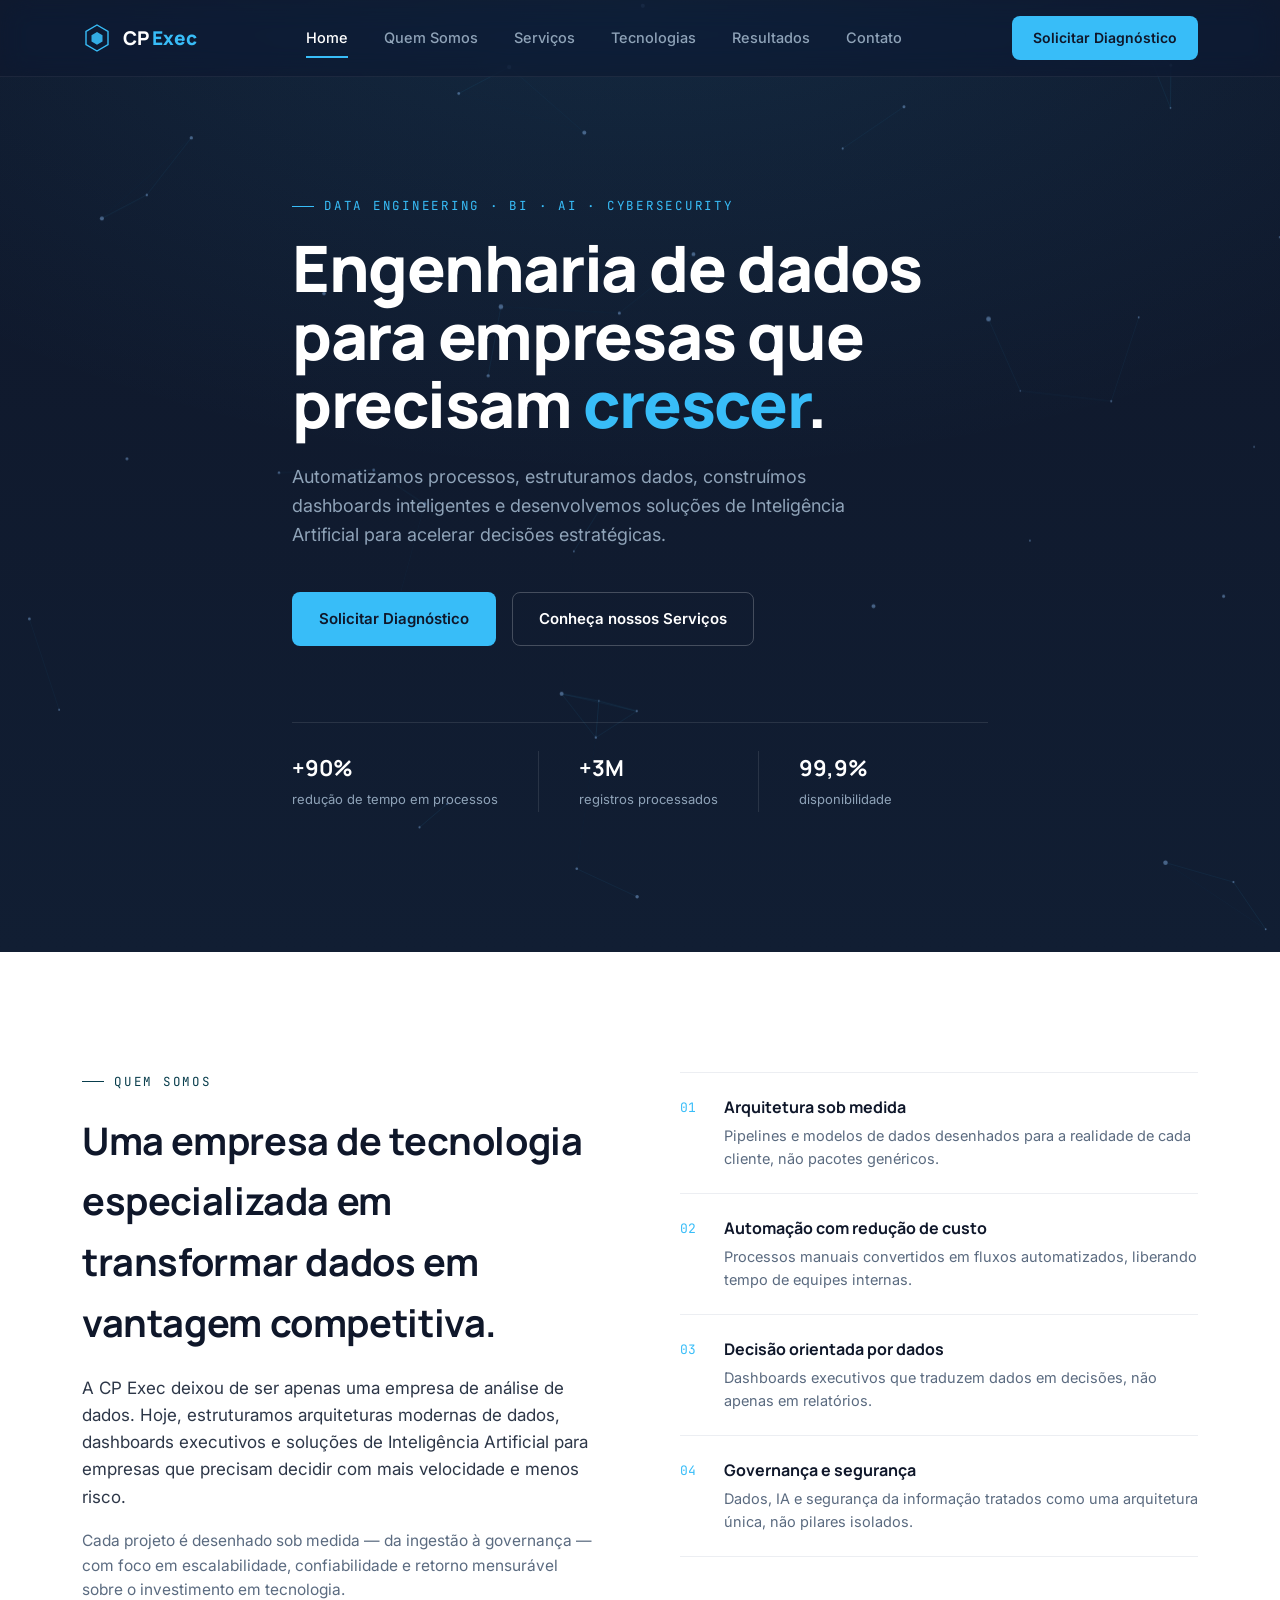
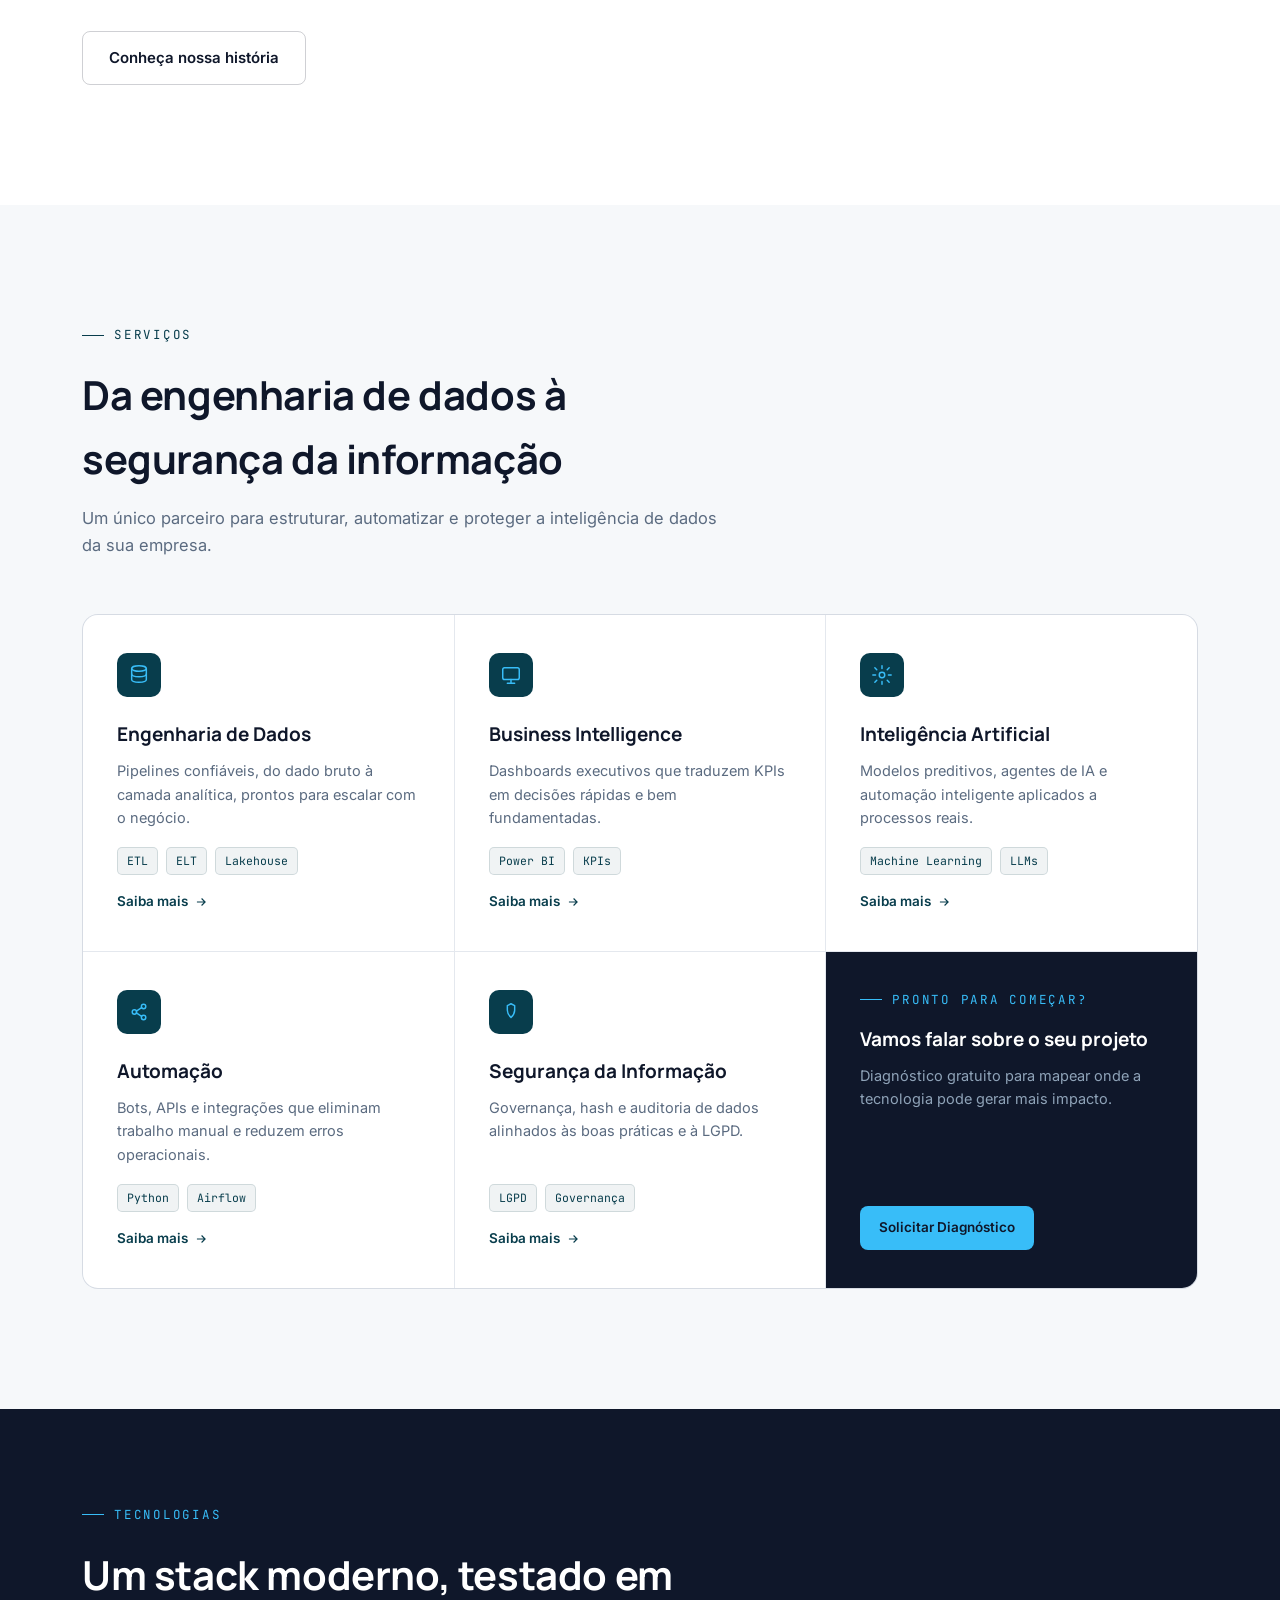
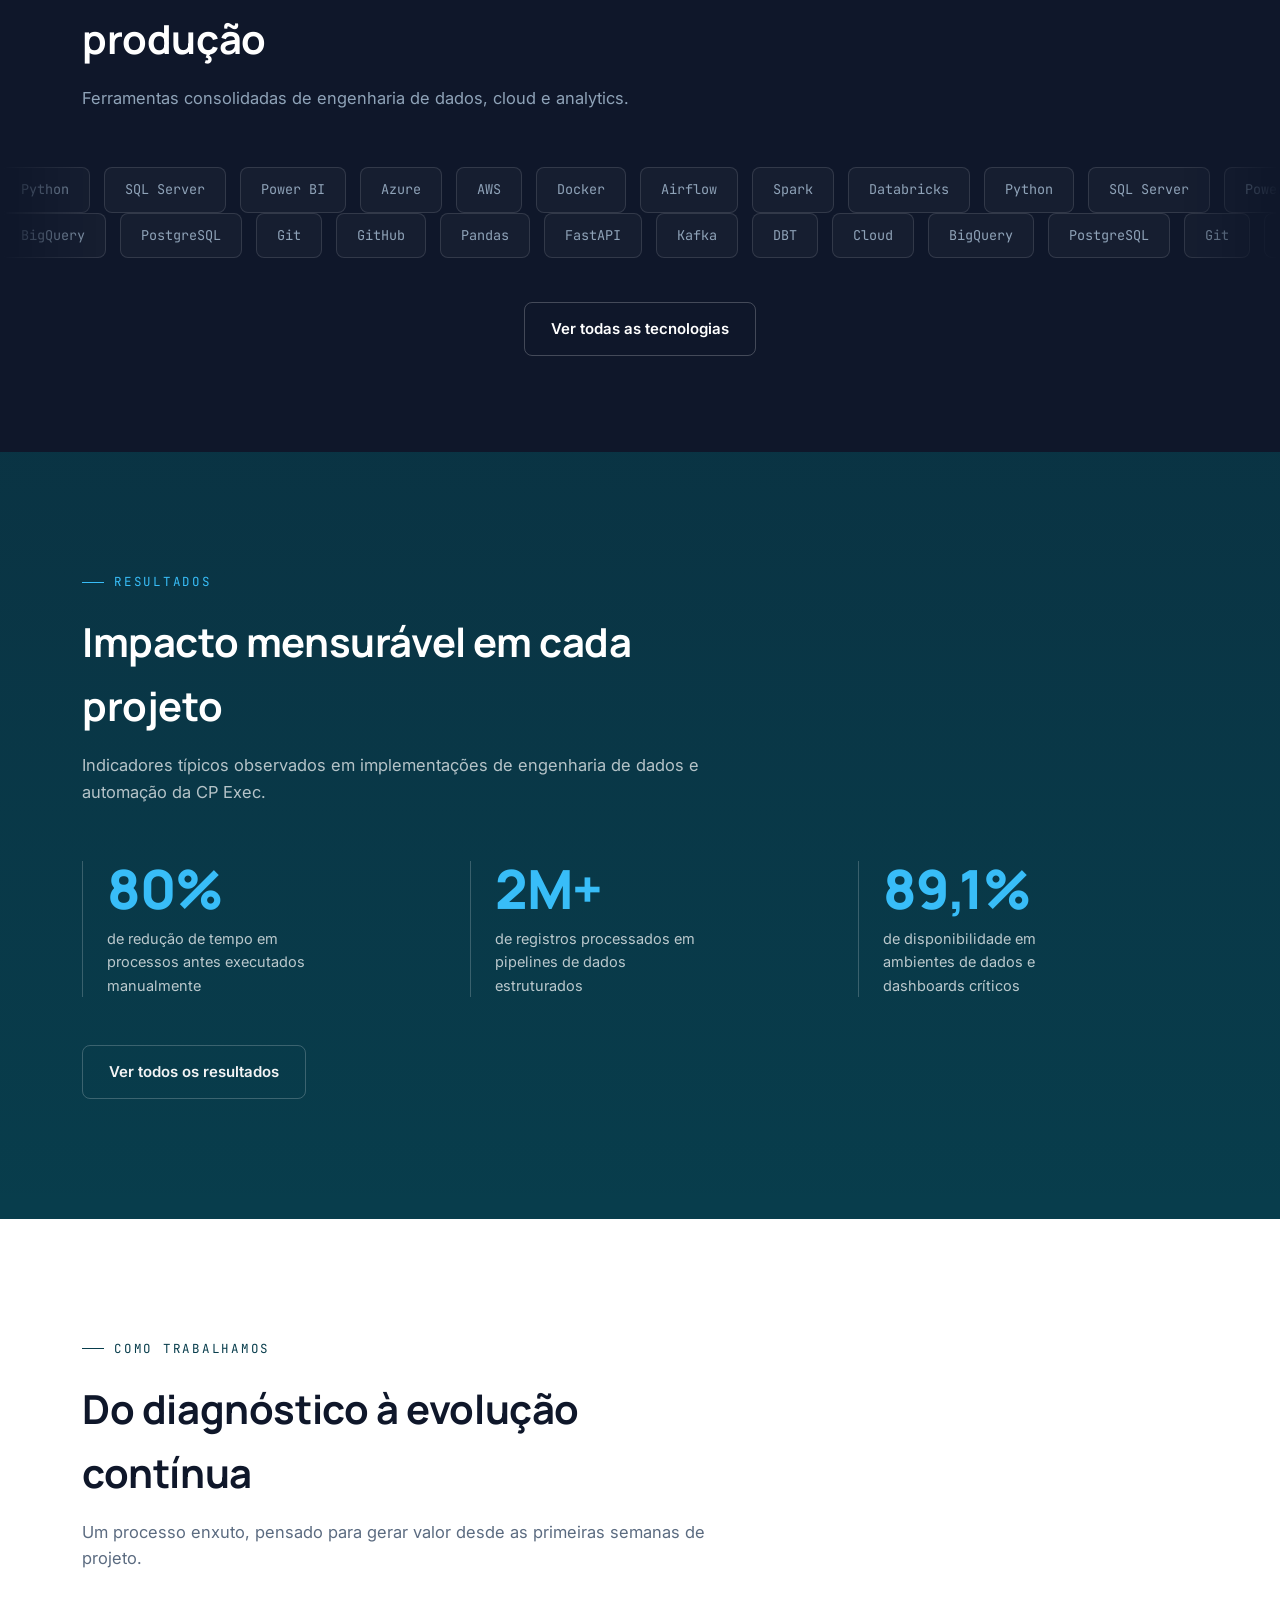
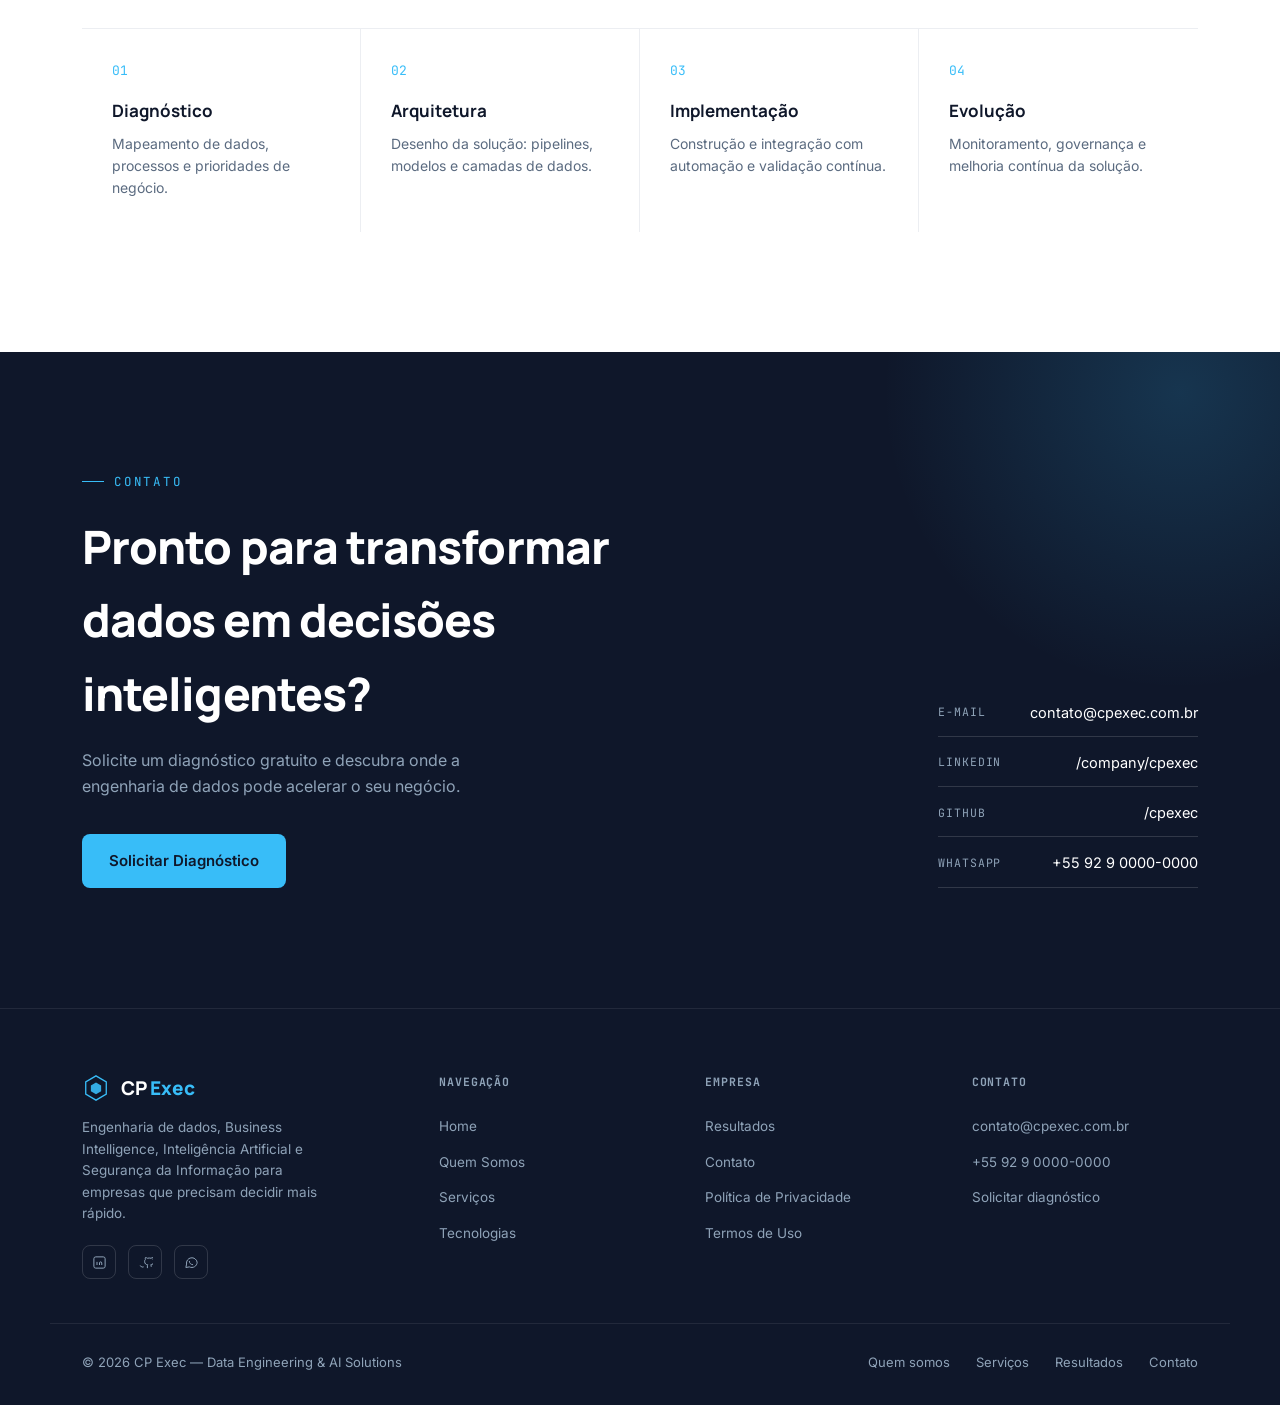
==== index.html @ 6883a51b "new file:   assets/icons/favicon.svg 	new file:   contato.html 	new file:   css/animations.css 	new " ====
<!DOCTYPE html>
<html lang="pt-BR">
<head>
<meta charset="UTF-8">
<meta name="viewport" content="width=device-width, initial-scale=1.0">
<title>CP Exec — Engenharia de Dados, BI e Inteligência Artificial</title>
<meta name="description" content="A CP Exec estrutura arquiteturas de dados, dashboards executivos e soluções de Inteligência Artificial para empresas que precisam decidir com mais velocidade e menos risco.">
<meta name="keywords" content="engenharia de dados, business intelligence, inteligência artificial, automação, segurança da informação, LGPD, Power BI, Python, Airflow">
<meta name="author" content="CP Exec">
<link rel="canonical" href="https://www.cpexec.com.br/index.html">

<!-- Open Graph -->
<meta property="og:type" content="website">
<meta property="og:site_name" content="CP Exec">
<meta property="og:title" content="CP Exec — Engenharia de Dados, BI e Inteligência Artificial">
<meta property="og:description" content="A CP Exec estrutura arquiteturas de dados, dashboards executivos e soluções de Inteligência Artificial para empresas que precisam decidir com mais velocidade e menos risco.">
<meta property="og:url" content="https://www.cpexec.com.br/index.html">
<meta property="og:image" content="https://www.cpexec.com.br/assets/images/og-cover.jpg">
<meta property="og:locale" content="pt_BR">
<meta name="twitter:card" content="summary_large_image">
<meta name="twitter:title" content="CP Exec — Engenharia de Dados, BI e Inteligência Artificial">
<meta name="twitter:description" content="A CP Exec estrutura arquiteturas de dados, dashboards executivos e soluções de Inteligência Artificial para empresas que precisam decidir com mais velocidade e menos risco.">

<link rel="icon" type="image/svg+xml" href="assets/icons/favicon.svg">
<link rel="preconnect" href="https://fonts.googleapis.com">
<link rel="preconnect" href="https://fonts.gstatic.com" crossorigin>
<link href="https://fonts.googleapis.com/css2?family=Manrope:wght@400;500;600;700;800&family=Inter:wght@400;500;600&family=JetBrains+Mono:wght@400;500&display=swap" rel="stylesheet">

<link rel="stylesheet" href="css/style.css">
<link rel="stylesheet" href="css/animations.css">
<link rel="stylesheet" href="css/responsive.css">
</head>
<body>
<a class="skip-link" href="#main">Pular para o conteúdo</a>
<header id="siteHeader">
  <nav class="wrap">
    <a href="index.html" class="logo" aria-label="CP Exec — página inicial">
      <svg width="30" height="30" viewBox="0 0 30 30" fill="none" aria-hidden="true">
        <path d="M15 2 L26 8.5 V21.5 L15 28 L4 21.5 V8.5 Z" stroke="#38BDF8" stroke-width="1.4"/>
        <path d="M15 9 L20.5 12.2 V18.6 L15 21.8 L9.5 18.6 V12.2 Z" fill="#38BDF8" opacity="0.9"/>
      </svg>
      <span class="logo-word">CP <span>Exec</span></span>
    </a>
    <div class="nav-links">
      <a href="index.html" class="nav-link active">Home</a><a href="quem-somos.html" class="nav-link">Quem Somos</a><a href="servicos.html" class="nav-link">Serviços</a><a href="tecnologias.html" class="nav-link">Tecnologias</a><a href="resultados.html" class="nav-link">Resultados</a><a href="contato.html" class="nav-link">Contato</a>
    </div>
    <div class="nav-cta">
      <a class="btn btn-primary" href="contato.html">Solicitar Diagnóstico</a>
    </div>
    <button class="nav-toggle" id="navToggle" aria-label="Abrir menu" aria-expanded="false" aria-controls="mobileMenu">
      <span></span><span></span><span></span>
    </button>
  </nav>
  <div class="mobile-menu" id="mobileMenu">
    <a href="index.html" class="active">Home</a><a href="quem-somos.html" class="">Quem Somos</a><a href="servicos.html" class="">Serviços</a><a href="tecnologias.html" class="">Tecnologias</a><a href="resultados.html" class="">Resultados</a><a href="contato.html" class="">Contato</a>
    <a class="btn btn-primary" href="contato.html">Solicitar Diagnóstico</a>
  </div>
</header>

<main id="main">

<section class="hero">
  <canvas id="net" aria-hidden="true"></canvas>
  <div class="wrap hero-inner">
    <div class="eyebrow">DATA ENGINEERING · BI · AI · CYBERSECURITY</div>
    <h1>Engenharia de dados para empresas que precisam <em>crescer</em>.</h1>
    <p class="lead">Automatizamos processos, estruturamos dados, construímos dashboards inteligentes e desenvolvemos soluções de Inteligência Artificial para acelerar decisões estratégicas.</p>
    <div class="hero-actions">
      <a class="btn btn-primary" href="contato.html">Solicitar Diagnóstico</a>
      <a class="btn btn-ghost" href="servicos.html">Conheça nossos Serviços</a>
    </div>
    <div class="hero-strip">
      <div><b>+90%</b><span>redução de tempo em processos</span></div>
      <div><b>+3M</b><span>registros processados</span></div>
      <div><b>99,9%</b><span>disponibilidade</span></div>
    </div>
  </div>
</section>

<section class="about section-pad" id="sobre">
  <div class="wrap">
    <div class="reveal">
      <div class="eyebrow on-light">QUEM SOMOS</div>
      <h2>Uma empresa de tecnologia especializada em transformar dados em vantagem competitiva.</h2>
      <p class="lede">A CP Exec deixou de ser apenas uma empresa de análise de dados. Hoje, estruturamos arquiteturas modernas de dados, dashboards executivos e soluções de Inteligência Artificial para empresas que precisam decidir com mais velocidade e menos risco.</p>
      <p class="muted">Cada projeto é desenhado sob medida — da ingestão à governança — com foco em escalabilidade, confiabilidade e retorno mensurável sobre o investimento em tecnologia.</p>
      <div style="margin-top:28px;">
        <a class="btn btn-ghost dark" href="quem-somos.html">Conheça nossa história</a>
      </div>
    </div>
    <div class="diff-list reveal">
      <div class="diff-item">
        <span class="diff-num">01</span>
        <div><h4>Arquitetura sob medida</h4><p>Pipelines e modelos de dados desenhados para a realidade de cada cliente, não pacotes genéricos.</p></div>
      </div>
      <div class="diff-item">
        <span class="diff-num">02</span>
        <div><h4>Automação com redução de custo</h4><p>Processos manuais convertidos em fluxos automatizados, liberando tempo de equipes internas.</p></div>
      </div>
      <div class="diff-item">
        <span class="diff-num">03</span>
        <div><h4>Decisão orientada por dados</h4><p>Dashboards executivos que traduzem dados em decisões, não apenas em relatórios.</p></div>
      </div>
      <div class="diff-item">
        <span class="diff-num">04</span>
        <div><h4>Governança e segurança</h4><p>Dados, IA e segurança da informação tratados como uma arquitetura única, não pilares isolados.</p></div>
      </div>
    </div>
  </div>
</section>

<section class="services section-pad" id="servicos">
  <div class="wrap">
    <div class="section-head reveal">
      <div class="eyebrow on-light">SERVIÇOS</div>
      <h2>Da engenharia de dados à segurança da informação</h2>
      <p>Um único parceiro para estruturar, automatizar e proteger a inteligência de dados da sua empresa.</p>
    </div>
    <div class="svc-grid reveal">
      <div class="svc-card">
        <div class="svc-icon"><svg viewBox="0 0 24 24" fill="none" stroke-width="1.6" stroke-linecap="round" stroke-linejoin="round"><ellipse cx="12" cy="5" rx="8" ry="3"/><path d="M4 5v6c0 1.7 3.6 3 8 3s8-1.3 8-3V5"/><path d="M4 11v6c0 1.7 3.6 3 8 3s8-1.3 8-3v-6"/></svg></div>
        <h3>Engenharia de Dados</h3>
        <p>Pipelines confiáveis, do dado bruto à camada analítica, prontos para escalar com o negócio.</p>
        <div class="tag-row"><span class="tag">ETL</span><span class="tag">ELT</span><span class="tag">Lakehouse</span></div>
        <a class="svc-more" href="servicos.html#engenharia-de-dados">Saiba mais <svg viewBox="0 0 24 24" fill="none" stroke-width="2"><path d="M5 12h14M13 6l6 6-6 6"/></svg></a>
      </div>
      <div class="svc-card">
        <div class="svc-icon"><svg viewBox="0 0 24 24" fill="none" stroke-width="1.6" stroke-linecap="round" stroke-linejoin="round"><rect x="3" y="4" width="18" height="13" rx="2"/><path d="M8 21h8M12 17v4"/></svg></div>
        <h3>Business Intelligence</h3>
        <p>Dashboards executivos que traduzem KPIs em decisões rápidas e bem fundamentadas.</p>
        <div class="tag-row"><span class="tag">Power BI</span><span class="tag">KPIs</span></div>
        <a class="svc-more" href="servicos.html#business-intelligence">Saiba mais <svg viewBox="0 0 24 24" fill="none" stroke-width="2"><path d="M5 12h14M13 6l6 6-6 6"/></svg></a>
      </div>
      <div class="svc-card">
        <div class="svc-icon"><svg viewBox="0 0 24 24" fill="none" stroke-width="1.6" stroke-linecap="round" stroke-linejoin="round"><circle cx="12" cy="12" r="3"/><path d="M12 2v3M12 19v3M4.2 4.2l2.1 2.1M17.7 17.7l2.1 2.1M2 12h3M19 12h3M4.2 19.8l2.1-2.1M17.7 6.3l2.1-2.1"/></svg></div>
        <h3>Inteligência Artificial</h3>
        <p>Modelos preditivos, agentes de IA e automação inteligente aplicados a processos reais.</p>
        <div class="tag-row"><span class="tag">Machine Learning</span><span class="tag">LLMs</span></div>
        <a class="svc-more" href="servicos.html#inteligencia-artificial">Saiba mais <svg viewBox="0 0 24 24" fill="none" stroke-width="2"><path d="M5 12h14M13 6l6 6-6 6"/></svg></a>
      </div>
      <div class="svc-card">
        <div class="svc-icon"><svg viewBox="0 0 24 24" fill="none" stroke-width="1.6" stroke-linecap="round" stroke-linejoin="round"><circle cx="7" cy="12" r="2.4"/><circle cx="17" cy="6" r="2.4"/><circle cx="17" cy="18" r="2.4"/><path d="M9.1 11l5.8-3.7M9.1 13l5.8 3.7"/></svg></div>
        <h3>Automação</h3>
        <p>Bots, APIs e integrações que eliminam trabalho manual e reduzem erros operacionais.</p>
        <div class="tag-row"><span class="tag">Python</span><span class="tag">Airflow</span></div>
        <a class="svc-more" href="servicos.html#automacao">Saiba mais <svg viewBox="0 0 24 24" fill="none" stroke-width="2"><path d="M5 12h14M13 6l6 6-6 6"/></svg></a>
      </div>
      <div class="svc-card">
        <div class="svc-icon"><svg viewBox="0 0 24 24" fill="none" stroke-width="1.6" stroke-linecap="round" stroke-linejoin="round"><path d="M12 3l4 2v5c0 4-2.6 6.6-4 8-1.4-1.4-4-4-4-8V5l4-2z"/></svg></div>
        <h3>Segurança da Informação</h3>
        <p>Governança, hash e auditoria de dados alinhados às boas práticas e à LGPD.</p>
        <div class="tag-row"><span class="tag">LGPD</span><span class="tag">Governança</span></div>
        <a class="svc-more" href="servicos.html#seguranca-da-informacao">Saiba mais <svg viewBox="0 0 24 24" fill="none" stroke-width="2"><path d="M5 12h14M13 6l6 6-6 6"/></svg></a>
      </div>
      <div class="svc-card" style="display:flex; flex-direction:column; justify-content:center; align-items:flex-start; background:var(--navy);">
        <div class="eyebrow" style="margin-bottom:14px;">PRONTO PARA COMEÇAR?</div>
        <h3 style="color:var(--white);">Vamos falar sobre o seu projeto</h3>
        <p style="color:var(--mist); margin-bottom:22px;">Diagnóstico gratuito para mapear onde a tecnologia pode gerar mais impacto.</p>
        <a class="btn btn-primary btn-sm" href="contato.html">Solicitar Diagnóstico</a>
      </div>
    </div>
  </div>
</section>

<section class="stack" id="tecnologias">
  <div class="wrap">
    <div class="section-head reveal">
      <div class="eyebrow">TECNOLOGIAS</div>
      <h2>Um stack moderno, testado em produção</h2>
      <p>Ferramentas consolidadas de engenharia de dados, cloud e analytics.</p>
    </div>
  </div>
  <div class="marquee-track">
    <div class="marquee" id="row1"></div>
  </div>
  <div class="marquee-track">
    <div class="marquee" id="row2"></div>
  </div>
  <div class="wrap stack-cta">
    <a class="btn btn-ghost" href="tecnologias.html">Ver todas as tecnologias</a>
  </div>
</section>

<section class="results section-pad" id="resultados">
  <div class="wrap">
    <div class="section-head reveal">
      <div class="eyebrow" style="color:var(--neon)">RESULTADOS</div>
      <h2>Impacto mensurável em cada projeto</h2>
      <p>Indicadores típicos observados em implementações de engenharia de dados e automação da CP Exec.</p>
    </div>
    <div class="stat-grid reveal">
      <div class="stat"><b><span data-count="90">0</span><span>%</span></b><p>de redução de tempo em processos antes executados manualmente</p></div>
      <div class="stat"><b><span data-count="3">0</span><span>M+</span></b><p>de registros processados em pipelines de dados estruturados</p></div>
      <div class="stat"><b><span data-count="99.9" data-decimals="1">0</span><span>%</span></b><p>de disponibilidade em ambientes de dados e dashboards críticos</p></div>
    </div>
    <div style="margin-top:48px;">
      <a class="btn btn-ghost" href="resultados.html">Ver todos os resultados</a>
    </div>
  </div>
</section>

<section class="process section-pad">
  <div class="wrap">
    <div class="section-head reveal">
      <div class="eyebrow on-light" style="color:var(--petrol)">COMO TRABALHAMOS</div>
      <h2>Do diagnóstico à evolução contínua</h2>
      <p>Um processo enxuto, pensado para gerar valor desde as primeiras semanas de projeto.</p>
    </div>
  </div>
  <div class="wrap">
    <div class="steps reveal">
      <div class="step"><span class="idx">01</span><h4>Diagnóstico</h4><p>Mapeamento de dados, processos e prioridades de negócio.</p></div>
      <div class="step"><span class="idx">02</span><h4>Arquitetura</h4><p>Desenho da solução: pipelines, modelos e camadas de dados.</p></div>
      <div class="step"><span class="idx">03</span><h4>Implementação</h4><p>Construção e integração com automação e validação contínua.</p></div>
      <div class="step"><span class="idx">04</span><h4>Evolução</h4><p>Monitoramento, governança e melhoria contínua da solução.</p></div>
    </div>
  </div>
</section>

<section class="cta" id="contato">
  <div class="wrap cta-inner">
    <div>
      <div class="eyebrow">CONTATO</div>
      <h2>Pronto para transformar dados em decisões inteligentes?</h2>
      <p>Solicite um diagnóstico gratuito e descubra onde a engenharia de dados pode acelerar o seu negócio.</p>
      <a class="btn btn-primary" href="contato.html">Solicitar Diagnóstico</a>
    </div>
    <div class="contact-links">
      <a href="mailto:contato@cpexec.com.br"><span class="label">E-mail</span> contato@cpexec.com.br</a>
      <a href="#"><span class="label">LinkedIn</span> /company/cpexec</a>
      <a href="#"><span class="label">GitHub</span> /cpexec</a>
      <a href="#"><span class="label">WhatsApp</span> +55 92 9 0000-0000</a>
    </div>
  </div>
</section>

</main>
<footer>
  <div class="wrap footer-grid">
    <div class="footer-brand">
      <div class="logo">
        <svg width="28" height="28" viewBox="0 0 30 30" fill="none" aria-hidden="true">
          <path d="M15 2 L26 8.5 V21.5 L15 28 L4 21.5 V8.5 Z" stroke="#38BDF8" stroke-width="1.4"/>
          <path d="M15 9 L20.5 12.2 V18.6 L15 21.8 L9.5 18.6 V12.2 Z" fill="#38BDF8" opacity="0.9"/>
        </svg>
        <span class="logo-word">CP <span>Exec</span></span>
      </div>
      <p>Engenharia de dados, Business Intelligence, Inteligência Artificial e Segurança da Informação para empresas que precisam decidir mais rápido.</p>
      <div class="footer-social">
        <a href="#" aria-label="LinkedIn"><svg viewBox="0 0 24 24" fill="none" stroke-width="1.6"><rect x="3" y="3" width="18" height="18" rx="3"/><path d="M8 11v5M8 8v.01M12 16v-3.2c0-1.1.7-1.8 1.8-1.8s1.8.7 1.8 1.8V16"/></svg></a>
        <a href="#" aria-label="GitHub"><svg viewBox="0 0 24 24" fill="none" stroke-width="1.6"><path d="M9 19c-4 1.5-4-2-6-2m12 4v-3.4c0-.9.3-1.5.7-1.9-2.5-.3-5.1-1.3-5.1-5.6 0-1.2.4-2.2 1.2-3-.1-.3-.5-1.5.1-3.1 0 0 1-.3 3.2 1.2a11 11 0 0 1 5.8 0c2.2-1.5 3.2-1.2 3.2-1.2.6 1.6.2 2.8.1 3.1.8.8 1.2 1.8 1.2 3 0 4.3-2.6 5.3-5.1 5.6.4.4.8 1.1.8 2.2V19"/></svg></a>
        <a href="#" aria-label="WhatsApp"><svg viewBox="0 0 24 24" fill="none" stroke-width="1.6"><path d="M21 11.5a8.5 8.5 0 0 1-12.4 7.5L3 20l1.1-5.5A8.5 8.5 0 1 1 21 11.5Z"/><path d="M8.5 9.5c0 3.5 2.5 6 6 6"/></svg></a>
      </div>
    </div>
    <div class="footer-col">
      <h5>Navegação</h5>
      <a href="index.html">Home</a>
      <a href="quem-somos.html">Quem Somos</a>
      <a href="servicos.html">Serviços</a>
      <a href="tecnologias.html">Tecnologias</a>
    </div>
    <div class="footer-col">
      <h5>Empresa</h5>
      <a href="resultados.html">Resultados</a>
      <a href="contato.html">Contato</a>
      <a href="privacidade.html">Política de Privacidade</a>
      <a href="termos.html">Termos de Uso</a>
    </div>
    <div class="footer-col">
      <h5>Contato</h5>
      <a href="mailto:contato@cpexec.com.br">contato@cpexec.com.br</a>
      <a href="tel:+5592900000000">+55 92 9 0000-0000</a>
      <a href="contato.html">Solicitar diagnóstico</a>
    </div>
  </div>
  <div class="wrap bottom">
    <span class="fine">© 2026 CP Exec — Data Engineering &amp; AI Solutions</span>
    <div class="fnav">
      <a href="quem-somos.html">Quem somos</a>
      <a href="servicos.html">Serviços</a>
      <a href="resultados.html">Resultados</a>
      <a href="contato.html">Contato</a>
    </div>
  </div>
</footer>

<script src="js/animations.js"></script>
<script src="js/main.js"></script>
</body>
</html>
---- css/style.css ----
/* =========================================================
   CP EXEC — style.css
   Design tokens + base styles + componentes reutilizáveis
   ========================================================= */

:root{
  --petrol:#083D4C;
  --navy:#0F172A;
  --navy-2:#111E33;
  --graphite:#2D3748;
  --white:#FFFFFF;
  --neon:#38BDF8;
  --neon-dim: rgba(56,189,248,.14);
  --mist:#8FA3B8;
  --paper:#F6F8FA;
  --line: rgba(148,163,184,.18);
  --display: 'Manrope', sans-serif;
  --body: 'Inter', sans-serif;
  --mono: 'JetBrains Mono', monospace;
}
*{box-sizing:border-box; margin:0; padding:0;}
html{scroll-behavior:smooth;}
body{
  font-family: var(--body);
  background: var(--paper);
  color: var(--graphite);
  line-height:1.6;
  -webkit-font-smoothing:antialiased;
}
img,svg{display:block; max-width:100%;}
a{color:inherit; text-decoration:none;}
ul{list-style:none;}
.wrap{max-width:1180px; margin:0 auto; padding:0 32px;}
section{position:relative;}
::selection{background:var(--neon); color:var(--navy);}

/* skip link for accessibility */
.skip-link{
  position:absolute; left:-999px; top:auto;
  background:var(--neon); color:var(--navy); padding:12px 20px;
  font-weight:700; z-index:1000; border-radius:0 0 8px 0;
}
.skip-link:focus{ left:0; top:0; }

/* focus visibility */
a:focus-visible, button:focus-visible, input:focus-visible, textarea:focus-visible{
  outline:2px solid var(--neon); outline-offset:3px;
}

/* ---------- utility ---------- */
.eyebrow{
  font-family:var(--mono);
  font-size:12.5px;
  letter-spacing:.14em;
  text-transform:uppercase;
  color:var(--neon);
  display:flex; align-items:center; gap:10px;
  margin-bottom:18px;
}
.eyebrow::before{
  content:'';
  width:22px; height:1px; background:var(--neon);
}
.eyebrow.on-light{ color:var(--petrol); }
.eyebrow.on-light::before{ background:var(--petrol); }

.btn{
  display:inline-flex; align-items:center; gap:8px;
  font-family:var(--body); font-weight:600; font-size:15px;
  padding:14px 26px; border-radius:8px;
  border:1px solid transparent;
  cursor:pointer;
  transition: transform .18s ease, box-shadow .18s ease, background .18s ease, border-color .18s ease;
}
.btn-primary{ background:var(--neon); color:var(--navy); }
.btn-primary:hover{ transform:translateY(-2px); box-shadow:0 12px 28px -8px rgba(56,189,248,.55); }
.btn-ghost{ border-color:rgba(255,255,255,.22); color:var(--white); }
.btn-ghost:hover{ border-color:var(--neon); color:var(--neon); }
.btn-ghost.dark{ border-color:rgba(15,23,42,.2); color:var(--navy); }
.btn-ghost.dark:hover{ border-color:var(--petrol); color:var(--petrol); }
.btn-sm{ padding:10px 18px; font-size:13.5px; }
.btn-block{ width:100%; justify-content:center; }
.btn[disabled]{ opacity:.6; cursor:not-allowed; }

.section-head{ max-width:640px; margin-bottom:56px; }
.section-head h2{
  font-family:var(--display); font-weight:700; font-size:clamp(28px,3.4vw,40px);
  color:var(--navy); letter-spacing:-0.01em; margin-bottom:14px;
}
.section-head p{ color:#5B6B80; font-size:16.5px; }
.section-head.center{ margin-left:auto; margin-right:auto; text-align:center; }
.section-head.center .eyebrow{ justify-content:center; }
.section-head.center .eyebrow::before{ display:none; }
.section-pad{ padding:120px 0; }
.section-pad-sm{ padding:80px 0; }

.pretitle-bar{
  background:var(--navy); padding:150px 0 64px; position:relative; overflow:hidden;
  background: radial-gradient(ellipse 80% 60% at 50% -10%, rgba(56,189,248,.12), transparent),
              linear-gradient(180deg, var(--navy) 0%, var(--navy-2) 100%);
}
.pretitle-bar h1{
  font-family:var(--display); font-weight:800; color:var(--white);
  font-size:clamp(32px,4.4vw,52px); letter-spacing:-0.02em; margin-bottom:16px; max-width:780px;
}
.pretitle-bar p{ color:var(--mist); font-size:17px; max-width:600px; }
.breadcrumb{ font-family:var(--mono); font-size:12px; color:var(--mist); margin-bottom:22px; display:flex; gap:8px; align-items:center;}
.breadcrumb a{ color:var(--mist); transition:color .18s ease; }
.breadcrumb a:hover{ color:var(--neon); }

/* ---------- nav ---------- */
header{
  position:fixed; top:0; left:0; right:0; z-index:100;
  background: rgba(15,23,42,.55);
  backdrop-filter: blur(14px) saturate(140%);
  -webkit-backdrop-filter: blur(14px) saturate(140%);
  border-bottom:1px solid rgba(255,255,255,.06);
  transition: background .3s ease;
}
header.scrolled{ background: rgba(15,23,42,.88); }
nav.wrap{ display:flex; align-items:center; justify-content:space-between; height:76px; }
.logo{ display:flex; align-items:center; gap:11px; }
.logo-word{ font-family:var(--display); font-weight:800; font-size:19px; color:var(--white); letter-spacing:-.01em; }
.logo-word span{ color:var(--neon); }
.nav-links{ display:flex; align-items:center; gap:36px; }
.nav-links a{
  font-size:14.5px; color:var(--mist); font-weight:500;
  transition:color .18s ease; position:relative; padding:6px 0;
}
.nav-links a::after{
  content:''; position:absolute; left:0; bottom:-2px; width:0; height:1.5px;
  background:var(--neon); transition:width .22s ease;
}
.nav-links a:hover{ color:var(--white); }
.nav-links a:hover::after{ width:100%; }
.nav-links a.active{ color:var(--white); }
.nav-links a.active::after{ width:100%; }
.nav-cta{ display:flex; align-items:center; gap:18px; }
.nav-cta .btn{ padding:10px 20px; font-size:14px; }

.nav-toggle{
  display:none; background:none; border:none; cursor:pointer;
  width:32px; height:24px; position:relative; z-index:110;
}
.nav-toggle span{
  display:block; position:absolute; left:0; width:100%; height:2px; background:var(--white);
  border-radius:2px; transition:transform .28s ease, opacity .28s ease, top .28s ease;
}
.nav-toggle span:nth-child(1){ top:0; }
.nav-toggle span:nth-child(2){ top:11px; }
.nav-toggle span:nth-child(3){ top:22px; }
.nav-toggle.open span:nth-child(1){ top:11px; transform:rotate(45deg); }
.nav-toggle.open span:nth-child(2){ opacity:0; }
.nav-toggle.open span:nth-child(3){ top:11px; transform:rotate(-45deg); }

.mobile-menu{
  position:fixed; inset:76px 0 0 0; background:rgba(15,23,42,.98);
  backdrop-filter:blur(18px); z-index:99; display:none; flex-direction:column;
  padding:36px 32px; gap:6px; transform:translateY(-8px); opacity:0;
  transition:opacity .25s ease, transform .25s ease; overflow-y:auto;
}
.mobile-menu.open{ display:flex; opacity:1; transform:translateY(0); }
.mobile-menu a{
  font-family:var(--display); font-size:22px; font-weight:700; color:var(--white);
  padding:16px 4px; border-bottom:1px solid rgba(255,255,255,.08);
}
.mobile-menu a.active{ color:var(--neon); }
.mobile-menu .btn{ margin-top:24px; align-self:flex-start; }

/* ---------- hero (home) ---------- */
.hero{
  background: radial-gradient(ellipse 80% 60% at 50% -10%, rgba(56,189,248,.12), transparent),
              linear-gradient(180deg, var(--navy) 0%, var(--navy-2) 100%);
  padding:196px 0 140px;
  overflow:hidden;
  position:relative;
}
#net{ position:absolute; inset:0; width:100%; height:100%; opacity:.55; pointer-events:none; }
.hero-inner{ position:relative; z-index:2; max-width:760px; }
.hero h1{
  font-family:var(--display); font-weight:800;
  font-size:clamp(38px, 5.4vw, 64px);
  line-height:1.06; letter-spacing:-0.02em;
  color:var(--white); margin-bottom:26px;
}
.hero h1 em{ font-style:normal; color:var(--neon); }
.hero p.lead{ font-size:18px; color:var(--mist); max-width:560px; margin-bottom:42px; }
.hero-actions{ display:flex; gap:16px; flex-wrap:wrap; margin-bottom:76px; }
.hero-strip{ display:flex; gap:0; flex-wrap:wrap; border-top:1px solid rgba(255,255,255,.1); padding-top:28px; }
.hero-strip div{ padding-right:40px; margin-right:40px; border-right:1px solid rgba(255,255,255,.1); }
.hero-strip div:last-child{ border-right:none; }
.hero-strip b{ display:block; font-family:var(--display); color:var(--white); font-size:22px; font-weight:700; }
.hero-strip span{ font-size:13px; color:var(--mist); }

/* ---------- about / sobre ---------- */
.about{ background:var(--white); }
.about .wrap{ display:grid; grid-template-columns:1fr 1fr; gap:80px; align-items:start; }
.about h2{
  font-family:var(--display); font-weight:700; font-size:clamp(28px,3.4vw,38px);
  color:var(--navy); letter-spacing:-0.01em; margin-bottom:22px;
}
.about .lede{ font-size:17px; color:var(--graphite); margin-bottom:18px;}
.about .muted{ color:#5B6B80; font-size:15.5px; }
.about-visual{
  border-radius:16px; overflow:hidden; border:1px solid var(--line);
  aspect-ratio:4/3; background:linear-gradient(135deg, var(--navy), var(--petrol));
  position:relative; display:flex; align-items:center; justify-content:center;
}
.about-visual svg{ width:60%; opacity:.9; }

.diff-list{ display:flex; flex-direction:column; gap:0; }
.diff-item{ display:flex; gap:18px; padding:22px 0; border-top:1px solid var(--line); }
.diff-item:last-child{ border-bottom:1px solid var(--line); }
.diff-num{ font-family:var(--mono); font-size:13px; color:var(--neon); padding-top:3px; flex:none; width:26px; }
.diff-item h4{ font-family:var(--display); font-size:16px; color:var(--navy); margin-bottom:4px; font-weight:700;}
.diff-item p{ font-size:14.5px; color:#5B6B80; }

/* mission/vision/values cards */
.mvv-grid{ display:grid; grid-template-columns:repeat(3,1fr); gap:1px; background:var(--line); border:1px solid var(--line); border-radius:16px; overflow:hidden; }
.mvv-card{ background:var(--white); padding:40px 34px; }
.mvv-card .ico{ width:44px; height:44px; border-radius:10px; background:var(--petrol); display:flex; align-items:center; justify-content:center; margin-bottom:22px; }
.mvv-card .ico svg{ width:22px; height:22px; stroke:var(--neon); }
.mvv-card h3{ font-family:var(--display); font-size:19px; color:var(--navy); margin-bottom:10px; font-weight:700; }
.mvv-card p{ font-size:14.5px; color:#5B6B80; }

.values-grid{ display:grid; grid-template-columns:repeat(4,1fr); gap:20px; }
.value-chip{ background:var(--white); border:1px solid var(--line); border-radius:14px; padding:26px 22px; transition:border-color .2s ease, transform .2s ease; }
.value-chip:hover{ border-color:var(--neon); transform:translateY(-3px); }
.value-chip h4{ font-family:var(--display); font-size:16px; color:var(--navy); margin-bottom:8px; font-weight:700; }
.value-chip p{ font-size:13.5px; color:#5B6B80; }

/* history block */
.history-block{ background:var(--white); }
.history-block .wrap{ max-width:820px; }
.history-block p{ font-size:16.5px; color:var(--graphite); margin-bottom:20px; }
.history-block p:last-child{ margin-bottom:0; }

/* ---------- serviços (cards) ---------- */
.services{ background:var(--paper); }
.svc-grid{ display:grid; grid-template-columns:repeat(3,1fr); gap:1px; background:var(--line); border:1px solid var(--line); border-radius:16px; overflow:hidden; }
.svc-card{ background:var(--white); padding:38px 34px; transition: background .2s ease; display:flex; flex-direction:column; }
.svc-card:hover{ background:#FBFDFF; }
.svc-icon{ width:44px; height:44px; border-radius:10px; background:var(--petrol); display:flex; align-items:center; justify-content:center; margin-bottom:22px; }
.svc-icon svg{ width:22px; height:22px; stroke:var(--neon); }
.svc-card h3{ font-family:var(--display); font-size:19px; color:var(--navy); margin-bottom:10px; font-weight:700; }
.svc-card p{ font-size:14.5px; color:#5B6B80; margin-bottom:18px; flex:1; }
.tag-row{ display:flex; flex-wrap:wrap; gap:8px; margin-bottom:16px; }
.tag{ font-family:var(--mono); font-size:11.5px; color:var(--petrol); background:rgba(8,61,76,.06); border:1px solid rgba(8,61,76,.14); padding:4px 9px; border-radius:5px; }
.svc-more{ font-family:var(--body); font-weight:600; font-size:13.5px; color:var(--petrol); display:inline-flex; align-items:center; gap:6px; }
.svc-more svg{ width:14px; height:14px; stroke:var(--petrol); transition:transform .18s ease; }
.svc-card:hover .svc-more svg{ transform:translateX(4px); }

/* ---------- serviço detalhado (página serviços) ---------- */
.svc-detail{ padding:100px 0; border-bottom:1px solid var(--line); }
.svc-detail:nth-child(even){ background:var(--paper); }
.svc-detail .wrap{ display:grid; grid-template-columns:0.9fr 1.1fr; gap:70px; align-items:start; }
.svc-detail-icon{ width:56px; height:56px; border-radius:12px; background:var(--petrol); display:flex; align-items:center; justify-content:center; margin-bottom:26px; }
.svc-detail-icon svg{ width:28px; height:28px; stroke:var(--neon); }
.svc-detail h2{ font-family:var(--display); font-weight:700; font-size:clamp(26px,3vw,34px); color:var(--navy); margin-bottom:16px; letter-spacing:-0.01em; }
.svc-detail > .wrap > div:first-child p{ color:#5B6B80; font-size:16px; margin-bottom:24px; }
.svc-detail-list{ display:flex; flex-direction:column; gap:14px; margin-bottom:28px; }
.svc-detail-list li{ display:flex; gap:12px; font-size:14.5px; color:var(--graphite); align-items:flex-start; }
.svc-detail-list svg{ width:16px; height:16px; stroke:var(--neon); flex:none; margin-top:3px; }
.svc-panel{ background:var(--white); border:1px solid var(--line); border-radius:16px; padding:32px; }
.svc-panel h4{ font-family:var(--mono); font-size:12px; text-transform:uppercase; letter-spacing:.1em; color:var(--petrol); margin-bottom:16px; }
.svc-panel .tag-row{ margin-bottom:26px; }
.svc-case{ border-top:1px solid var(--line); padding-top:18px; margin-top:18px; }
.svc-case h5{ font-family:var(--display); font-size:15px; color:var(--navy); margin-bottom:6px; font-weight:700;}
.svc-case p{ font-size:13.5px; color:#5B6B80; }

/* ---------- tecnologias marquee (home preview) ---------- */
.stack{ background:var(--navy); padding:96px 0; overflow:hidden; }
.stack .section-head h2, .stack .section-head p{ color:var(--white); }
.stack .section-head p{ color:var(--mist); }
.marquee{ display:flex; gap:14px; width:max-content; animation: scroll 34s linear infinite; }
.marquee-track{ overflow:hidden; -webkit-mask-image:linear-gradient(90deg, transparent, #000 8%, #000 92%, transparent); mask-image:linear-gradient(90deg, transparent, #000 8%, #000 92%, transparent); }
.marquee:nth-child(2){ animation-direction:reverse; animation-duration:40s; margin-top:14px; }
.pill{ font-family:var(--mono); font-size:13.5px; color:var(--mist); border:1px solid rgba(255,255,255,.12); background:rgba(255,255,255,.03); padding:11px 20px; border-radius:8px; white-space:nowrap; transition:border-color .2s ease, color .2s ease; }
.pill:hover{ border-color:var(--neon); color:var(--white); }
.stack-cta{ text-align:center; margin-top:44px; }

/* ---------- tecnologias página (grid por categoria) ---------- */
.tech-category{ margin-bottom:76px; }
.tech-category:last-child{ margin-bottom:0; }
.tech-cat-head{ display:flex; align-items:baseline; gap:16px; margin-bottom:28px; border-bottom:1px solid var(--line); padding-bottom:16px; }
.tech-cat-head h3{ font-family:var(--display); font-weight:700; font-size:22px; color:var(--navy); }
.tech-cat-head span{ font-family:var(--mono); font-size:12px; color:var(--neon); }
.tech-grid{ display:grid; grid-template-columns:repeat(4,1fr); gap:16px; }
.tech-card{ background:var(--white); border:1px solid var(--line); border-radius:14px; padding:24px 22px; transition:transform .2s ease, border-color .2s ease, box-shadow .2s ease; }
.tech-card:hover{ transform:translateY(-4px); border-color:var(--neon); box-shadow:0 16px 30px -18px rgba(15,23,42,.25); }
.tech-card .tech-top{ display:flex; justify-content:space-between; align-items:flex-start; margin-bottom:16px; }
.tech-icon{ width:38px; height:38px; border-radius:9px; background:var(--petrol); display:flex; align-items:center; justify-content:center; flex:none; }
.tech-icon svg{ width:19px; height:19px; stroke:var(--neon); }
.tech-level{ font-family:var(--mono); font-size:10.5px; color:var(--petrol); background:rgba(8,61,76,.06); border:1px solid rgba(8,61,76,.14); padding:3px 8px; border-radius:5px; text-transform:uppercase; letter-spacing:.05em; }
.tech-card h4{ font-family:var(--display); font-size:15.5px; color:var(--navy); margin-bottom:6px; font-weight:700; }
.tech-card p{ font-size:12.5px; color:#5B6B80; margin-bottom:10px; }
.tech-apps{ font-size:11.5px; color:var(--petrol); font-family:var(--mono); }

/* ---------- resultados / stats ---------- */
.results{ background:var(--petrol); position:relative; }
.results::before{ content:''; position:absolute; inset:0; background: linear-gradient(180deg, rgba(15,23,42,.25), transparent); pointer-events:none; }
.results .section-head h2, .results .section-head p{ color:var(--white); }
.results .section-head p{ color:rgba(255,255,255,.7); }
.stat-grid{ display:grid; grid-template-columns:repeat(3,1fr); gap:48px; }
.stat{ border-left:1px solid rgba(255,255,255,.2); padding-left:24px; }
.stat b{ display:block; font-family:var(--display); font-weight:800; font-size:clamp(36px,4.4vw,54px); color:var(--white); letter-spacing:-0.02em; line-height:1; margin-bottom:12px; }
.stat b span{ color:var(--neon); }
.stat p{ font-size:14.5px; color:rgba(255,255,255,.72); max-width:220px; }

.stat-grid-full{ display:grid; grid-template-columns:repeat(4,1fr); gap:32px; }
.stat-full{ background:var(--white); border:1px solid var(--line); border-radius:16px; padding:32px 28px; }
.stat-full b{ display:block; font-family:var(--display); font-weight:800; font-size:clamp(32px,3.6vw,44px); color:var(--navy); letter-spacing:-0.02em; margin-bottom:10px; }
.stat-full b span{ color:var(--neon-strong,#0891b2); }
.stat-full p{ font-size:13.5px; color:#5B6B80; }

/* dashboard ilustrativo */
.dash-panel{ background:var(--navy); border-radius:18px; padding:36px; border:1px solid rgba(255,255,255,.08); position:relative; overflow:hidden; }
.dash-panel::after{ content:''; position:absolute; width:400px; height:400px; border-radius:50%; background:radial-gradient(circle, rgba(56,189,248,.14), transparent 70%); top:-140px; right:-100px; }
.dash-head{ display:flex; justify-content:space-between; align-items:center; margin-bottom:28px; position:relative; z-index:2;}
.dash-head span{ font-family:var(--mono); font-size:11.5px; color:var(--mist); text-transform:uppercase; letter-spacing:.08em; }
.dash-bars{ display:flex; align-items:flex-end; gap:14px; height:160px; position:relative; z-index:2; }
.dash-bars .bar{ flex:1; background:linear-gradient(180deg, var(--neon), rgba(56,189,248,.25)); border-radius:6px 6px 0 0; }

/* before/after */
.before-after{ display:grid; grid-template-columns:1fr 1fr; gap:1px; background:var(--line); border:1px solid var(--line); border-radius:16px; overflow:hidden; }
.ba-col{ background:var(--white); padding:34px; }
.ba-col.before{ background:#FBFAF8; }
.ba-col h4{ font-family:var(--mono); font-size:11.5px; text-transform:uppercase; letter-spacing:.1em; color:var(--mist); margin-bottom:18px; }
.ba-col.after h4{ color:var(--petrol); }
.ba-col ul{ display:flex; flex-direction:column; gap:12px; }
.ba-col li{ font-size:14px; color:var(--graphite); display:flex; gap:10px; align-items:flex-start; }
.ba-col svg{ width:15px; height:15px; flex:none; margin-top:3px; }
.ba-col.before svg{ stroke:#C0876B; }
.ba-col.after svg{ stroke:var(--petrol); }

/* depoimentos */
.testimonial-grid{ display:grid; grid-template-columns:repeat(3,1fr); gap:24px; }
.testimonial{ background:var(--white); border:1px solid var(--line); border-radius:16px; padding:30px 28px; display:flex; flex-direction:column; }
.testimonial svg{ width:26px; height:26px; stroke:var(--neon); margin-bottom:18px; }
.testimonial p{ font-size:14.5px; color:var(--graphite); margin-bottom:22px; flex:1; }
.testimonial .who{ display:flex; align-items:center; gap:12px; }
.testimonial .avatar{ width:38px; height:38px; border-radius:50%; background:var(--petrol); display:flex; align-items:center; justify-content:center; font-family:var(--display); color:var(--neon); font-weight:700; font-size:13px; }
.testimonial .who b{ display:block; font-size:13.5px; color:var(--navy); }
.testimonial .who span{ font-size:12px; color:#5B6B80; }

/* projetos / cases */
.case-grid{ display:grid; grid-template-columns:repeat(3,1fr); gap:24px; }
.case-card{ background:var(--white); border:1px solid var(--line); border-radius:16px; overflow:hidden; transition:transform .2s ease, box-shadow .2s ease; }
.case-card:hover{ transform:translateY(-4px); box-shadow:0 20px 40px -24px rgba(15,23,42,.3); }
.case-thumb{ height:150px; background:linear-gradient(135deg, var(--navy), var(--petrol)); display:flex; align-items:center; justify-content:center; }
.case-thumb svg{ width:44px; height:44px; stroke:var(--neon); opacity:.85; }
.case-body{ padding:26px 24px; }
.case-body .eyebrow{ margin-bottom:10px; font-size:11px; }
.case-body h4{ font-family:var(--display); font-size:16.5px; color:var(--navy); margin-bottom:8px; font-weight:700; }
.case-body p{ font-size:13.5px; color:#5B6B80; }

/* ---------- processo / como trabalhamos ---------- */
.process{ background:var(--white); }
.steps{ display:grid; grid-template-columns:repeat(4,1fr); gap:0; border-top:1px solid var(--line); }
.step{ padding:32px 30px 0; border-right:1px solid var(--line); }
.step:last-child{ border-right:none; }
.step .idx{ font-family:var(--mono); font-size:13px; color:var(--neon); margin-bottom:16px; display:block;}
.step h4{ font-family:var(--display); font-size:17px; color:var(--navy); margin-bottom:8px; font-weight:700; }
.step p{ font-size:14px; color:#5B6B80; padding-bottom:32px; }

/* flow vertical (quem somos - como trabalhamos) */
.flow-vertical{ display:flex; flex-direction:column; align-items:center; max-width:520px; margin:0 auto; }
.flow-node{ background:var(--white); border:1px solid var(--line); border-radius:14px; padding:22px 30px; text-align:center; width:100%; transition:border-color .2s ease; }
.flow-node:hover{ border-color:var(--neon); }
.flow-node h4{ font-family:var(--display); font-size:16px; color:var(--navy); font-weight:700; margin-bottom:4px; }
.flow-node p{ font-size:13px; color:#5B6B80; }
.flow-arrow{ padding:10px 0; color:var(--neon); }
.flow-arrow svg{ width:18px; height:18px; stroke:var(--neon); }

/* ---------- cta / contato home ---------- */
.cta{ background: var(--navy); padding:120px 0; position:relative; overflow:hidden; }
.cta::after{ content:''; position:absolute; width:600px; height:600px; border-radius:50%; background: radial-gradient(circle, rgba(56,189,248,.18), transparent 70%); top:-260px; right:-200px; pointer-events:none; }
.cta-inner{ position:relative; z-index:2; display:flex; justify-content:space-between; align-items:flex-end; gap:40px; flex-wrap:wrap; }
.cta h2{ font-family:var(--display); font-weight:800; font-size:clamp(30px,4vw,46px); color:var(--white); letter-spacing:-0.02em; max-width:560px; margin-bottom:18px; }
.cta p{ color:var(--mist); font-size:16px; max-width:460px; margin-bottom:34px;}
.contact-links{ display:flex; flex-direction:column; gap:14px; min-width:260px; }
.contact-links a{ display:flex; align-items:center; justify-content:space-between; font-family:var(--body); font-size:14.5px; color:var(--white); border-bottom:1px solid rgba(255,255,255,.14); padding-bottom:12px; transition:border-color .2s ease, color .2s ease; }
.contact-links a:hover{ border-color:var(--neon); color:var(--neon); }
.contact-links span.label{ color:var(--mist); font-family:var(--mono); font-size:11.5px; text-transform:uppercase; letter-spacing:.08em; }

/* ---------- página contato ---------- */
.contact-page{ background:var(--white); }
.contact-grid{ display:grid; grid-template-columns:1.1fr 0.9fr; gap:70px; align-items:start; }
.form-card{ background:var(--paper); border:1px solid var(--line); border-radius:18px; padding:42px; }
.form-row{ display:grid; grid-template-columns:1fr 1fr; gap:18px; }
.field{ margin-bottom:20px; }
.field label{ display:block; font-family:var(--mono); font-size:11.5px; text-transform:uppercase; letter-spacing:.08em; color:var(--petrol); margin-bottom:8px; }
.field input, .field textarea, .field select{
  width:100%; border:1px solid var(--line); background:var(--white); border-radius:9px;
  padding:13px 15px; font-family:var(--body); font-size:14.5px; color:var(--graphite);
  transition:border-color .18s ease, box-shadow .18s ease;
}
.field input:focus, .field textarea:focus, .field select:focus{
  outline:none; border-color:var(--neon); box-shadow:0 0 0 3px var(--neon-dim);
}
.field textarea{ resize:vertical; min-height:130px; }
.form-note{ font-size:12.5px; color:#5B6B80; margin-top:14px; }
.form-success{ display:none; background:#ECFDF5; border:1px solid #A7F3D0; color:#065F46; padding:16px 18px; border-radius:10px; font-size:14px; margin-bottom:20px; }
.form-success.show{ display:block; }

.contact-side{ display:flex; flex-direction:column; gap:28px; }
.contact-channels{ display:flex; flex-direction:column; gap:0; }
.channel-item{ display:flex; align-items:center; gap:16px; padding:18px 0; border-top:1px solid var(--line); }
.channel-item:last-child{ border-bottom:1px solid var(--line); }
.channel-ico{ width:40px; height:40px; border-radius:10px; background:var(--petrol); display:flex; align-items:center; justify-content:center; flex:none; }
.channel-ico svg{ width:19px; height:19px; stroke:var(--neon); }
.channel-item h5{ font-family:var(--display); font-size:14.5px; color:var(--navy); font-weight:700; }
.channel-item span{ font-size:13px; color:#5B6B80; }
.channel-item a{ transition:color .18s ease; }
.channel-item a:hover span{ color:var(--petrol); }

.map-box{ border-radius:16px; overflow:hidden; border:1px solid var(--line); aspect-ratio:16/9; }
.map-box iframe{ width:100%; height:100%; border:0; }

.hours-box{ background:var(--navy); border-radius:16px; padding:26px 28px; }
.hours-box h5{ font-family:var(--display); color:var(--white); font-size:15px; margin-bottom:14px; font-weight:700; }
.hours-row{ display:flex; justify-content:space-between; font-size:13.5px; color:var(--mist); padding:8px 0; border-top:1px solid rgba(255,255,255,.08); }
.hours-row:first-of-type{ border-top:none; }
.hours-row span:last-child{ color:var(--white); }

.faq-list{ display:flex; flex-direction:column; gap:1px; background:var(--line); border:1px solid var(--line); border-radius:14px; overflow:hidden; }
.faq-item{ background:var(--white); }
.faq-q{ width:100%; text-align:left; padding:20px 24px; display:flex; justify-content:space-between; align-items:center; cursor:pointer; background:none; border:none; font-family:var(--display); font-size:14.5px; font-weight:700; color:var(--navy); }
.faq-q svg{ width:16px; height:16px; stroke:var(--petrol); transition:transform .25s ease; flex:none; }
.faq-item.open .faq-q svg{ transform:rotate(45deg); }
.faq-a{ max-height:0; overflow:hidden; transition:max-height .3s ease; }
.faq-item.open .faq-a{ max-height:220px; }
.faq-a p{ padding:0 24px 20px; font-size:14px; color:#5B6B80; }

/* ---------- footer ---------- */
footer{ background:var(--navy); border-top:1px solid rgba(255,255,255,.08); padding:64px 0 32px; }
.footer-grid{ display:grid; grid-template-columns:1.4fr 1fr 1fr 1fr; gap:40px; padding-bottom:44px; border-bottom:1px solid rgba(255,255,255,.08); margin-bottom:28px; }
.footer-brand p{ color:var(--mist); font-size:13.5px; margin-top:14px; max-width:260px; }
.footer-social{ display:flex; gap:12px; margin-top:20px; }
.footer-social a{ width:34px; height:34px; border-radius:8px; border:1px solid rgba(255,255,255,.14); display:flex; align-items:center; justify-content:center; transition:border-color .18s ease, color .18s ease; }
.footer-social a:hover{ border-color:var(--neon); }
.footer-social svg{ width:15px; height:15px; stroke:var(--mist); transition:stroke .18s ease; }
.footer-social a:hover svg{ stroke:var(--neon); }
.footer-col h5{ font-family:var(--mono); font-size:11.5px; text-transform:uppercase; letter-spacing:.08em; color:var(--mist); margin-bottom:18px; }
.footer-col a{ display:block; font-size:13.5px; color:var(--mist); padding:7px 0; transition:color .18s ease; }
.footer-col a:hover{ color:var(--white); }
footer .wrap.bottom{ display:flex; justify-content:space-between; align-items:center; flex-wrap:wrap; gap:16px; }
footer .fine{ font-size:13px; color:var(--mist); }
footer .fnav{ display:flex; gap:26px; }
footer .fnav a{ font-size:13px; color:var(--mist); transition:color .18s ease; }
footer .fnav a:hover{ color:var(--white); }
---- css/animations.css ----
/* =========================================================
   CP EXEC — animations.css
   Fade in / Slide up / Reveal on scroll / Parallax / Micro-interações
   ========================================================= */

@media (prefers-reduced-motion: reduce){
  *{ animation-duration:.001ms !important; animation-iteration-count:1 !important; transition-duration:.001ms !important; }
}

/* ---- scroll reveal (fade + slide up) ---- */
.reveal{ opacity:0; transform:translateY(18px); transition:opacity .7s ease, transform .7s ease; }
.reveal.in{ opacity:1; transform:translateY(0); }

.reveal-stagger > *{ opacity:0; transform:translateY(16px); transition:opacity .6s ease, transform .6s ease; }
.reveal-stagger.in > *{ opacity:1; transform:translateY(0); }
.reveal-stagger.in > *:nth-child(1){ transition-delay:.02s; }
.reveal-stagger.in > *:nth-child(2){ transition-delay:.08s; }
.reveal-stagger.in > *:nth-child(3){ transition-delay:.14s; }
.reveal-stagger.in > *:nth-child(4){ transition-delay:.20s; }
.reveal-stagger.in > *:nth-child(5){ transition-delay:.26s; }
.reveal-stagger.in > *:nth-child(6){ transition-delay:.32s; }
.reveal-stagger.in > *:nth-child(7){ transition-delay:.38s; }
.reveal-stagger.in > *:nth-child(8){ transition-delay:.44s; }

/* fade only */
.fade-in{ opacity:0; transition:opacity .8s ease; }
.fade-in.in{ opacity:1; }

/* slide from left/right */
.slide-left{ opacity:0; transform:translateX(-24px); transition:opacity .7s ease, transform .7s ease; }
.slide-left.in{ opacity:1; transform:translateX(0); }
.slide-right{ opacity:0; transform:translateX(24px); transition:opacity .7s ease, transform .7s ease; }
.slide-right.in{ opacity:1; transform:translateX(0); }

/* scale in */
.scale-in{ opacity:0; transform:scale(.94); transition:opacity .6s ease, transform .6s ease; }
.scale-in.in{ opacity:1; transform:scale(1); }

/* marquee scroll */
@keyframes scroll{ from{ transform:translateX(0); } to{ transform:translateX(-50%); } }

/* light parallax on hero background canvas / blobs */
.parallax{ will-change:transform; }

/* number counter pulse */
.counting{ position:relative; }

/* button ripple-ish micro interaction already handled via transform in style.css */

/* mobile menu link stagger */
.mobile-menu a{ opacity:0; transform:translateY(10px); transition:opacity .3s ease, transform .3s ease; }
.mobile-menu.open a{ opacity:1; transform:translateY(0); }
.mobile-menu.open a:nth-child(1){ transition-delay:.05s; }
.mobile-menu.open a:nth-child(2){ transition-delay:.10s; }
.mobile-menu.open a:nth-child(3){ transition-delay:.15s; }
.mobile-menu.open a:nth-child(4){ transition-delay:.20s; }
.mobile-menu.open a:nth-child(5){ transition-delay:.25s; }
.mobile-menu.open a:nth-child(6){ transition-delay:.30s; }

/* flow arrow gentle float */
.flow-arrow svg{ animation:floatY 2.2s ease-in-out infinite; }
@keyframes floatY{ 0%,100%{ transform:translateY(0);} 50%{ transform:translateY(4px);} }

/* dash bars grow-in */
.dash-bars .bar{ transform:scaleY(0); transform-origin:bottom; transition:transform .8s cubic-bezier(.2,.8,.2,1); }
.dash-panel.in .bar{ transform:scaleY(1); }
---- css/responsive.css ----
/* =========================================================
   CP EXEC — responsive.css
   Breakpoints: desktop > 1100px | notebook 900-1100 | tablet 560-900 | mobile < 560
   ========================================================= */

/* ---------- notebook / tablet landscape ---------- */
@media (max-width:1100px){
  .svc-grid{ grid-template-columns:repeat(2,1fr); }
  .mvv-grid{ grid-template-columns:1fr; }
  .values-grid{ grid-template-columns:repeat(2,1fr); }
  .tech-grid{ grid-template-columns:repeat(3,1fr); }
  .case-grid, .testimonial-grid{ grid-template-columns:repeat(2,1fr); }
  .stat-grid-full{ grid-template-columns:repeat(2,1fr); }
  .contact-grid{ grid-template-columns:1fr; }
}

/* ---------- tablet ---------- */
@media (max-width:900px){
  .nav-links{ display:none; }
  .nav-cta .btn{ display:none; }
  .nav-toggle{ display:block; }

  .about .wrap{ grid-template-columns:1fr; gap:48px; }
  .svc-grid{ grid-template-columns:1fr; }
  .svc-detail .wrap{ grid-template-columns:1fr; gap:36px; }
  .stat-grid{ grid-template-columns:1fr; gap:36px; }
  .steps{ grid-template-columns:1fr 1fr; }
  .step{ border-bottom:1px solid var(--line); }
  .hero-strip{ gap:20px; }
  .hero-strip div{ padding-right:20px; margin-right:20px; }
  .cta-inner{ flex-direction:column; align-items:flex-start; }
  .tech-grid{ grid-template-columns:repeat(2,1fr); }
  .before-after{ grid-template-columns:1fr; }
  .footer-grid{ grid-template-columns:1fr 1fr; gap:32px; }
  .form-row{ grid-template-columns:1fr; }
}

/* ---------- mobile ---------- */
@media (max-width:560px){
  .steps{ grid-template-columns:1fr; }
  .step{ border-right:none; }
  .wrap{ padding:0 20px; }
  .section-pad{ padding:80px 0; }
  .section-pad-sm{ padding:60px 0; }
  .hero{ padding:150px 0 90px; }
  .pretitle-bar{ padding:130px 0 48px; }
  .values-grid{ grid-template-columns:1fr; }
  .tech-grid{ grid-template-columns:1fr; }
  .case-grid, .testimonial-grid{ grid-template-columns:1fr; }
  .stat-grid-full{ grid-template-columns:1fr; }
  .footer-grid{ grid-template-columns:1fr; gap:28px; }
  footer .wrap.bottom{ flex-direction:column; align-items:flex-start; }
  .form-card{ padding:26px; }
  .hero-actions{ flex-direction:column; align-items:stretch; }
  .hero-actions .btn{ justify-content:center; }
}
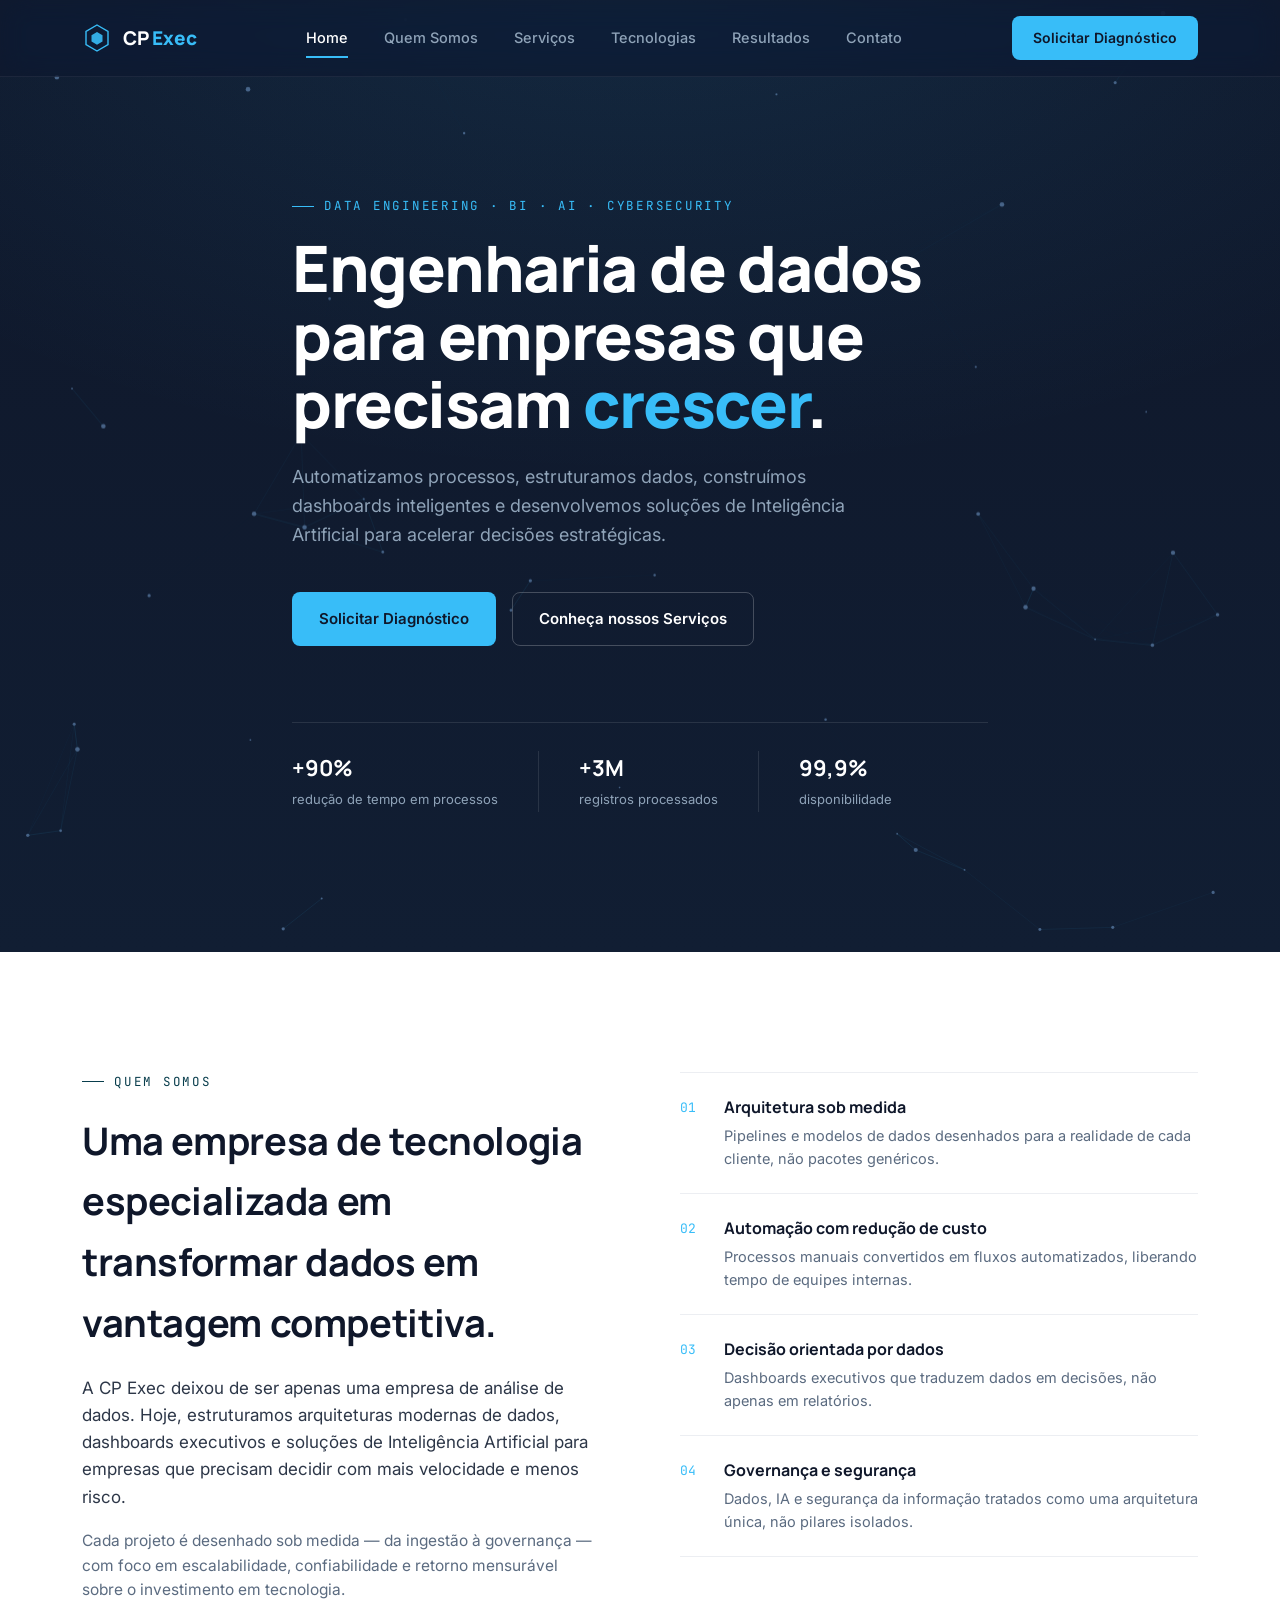
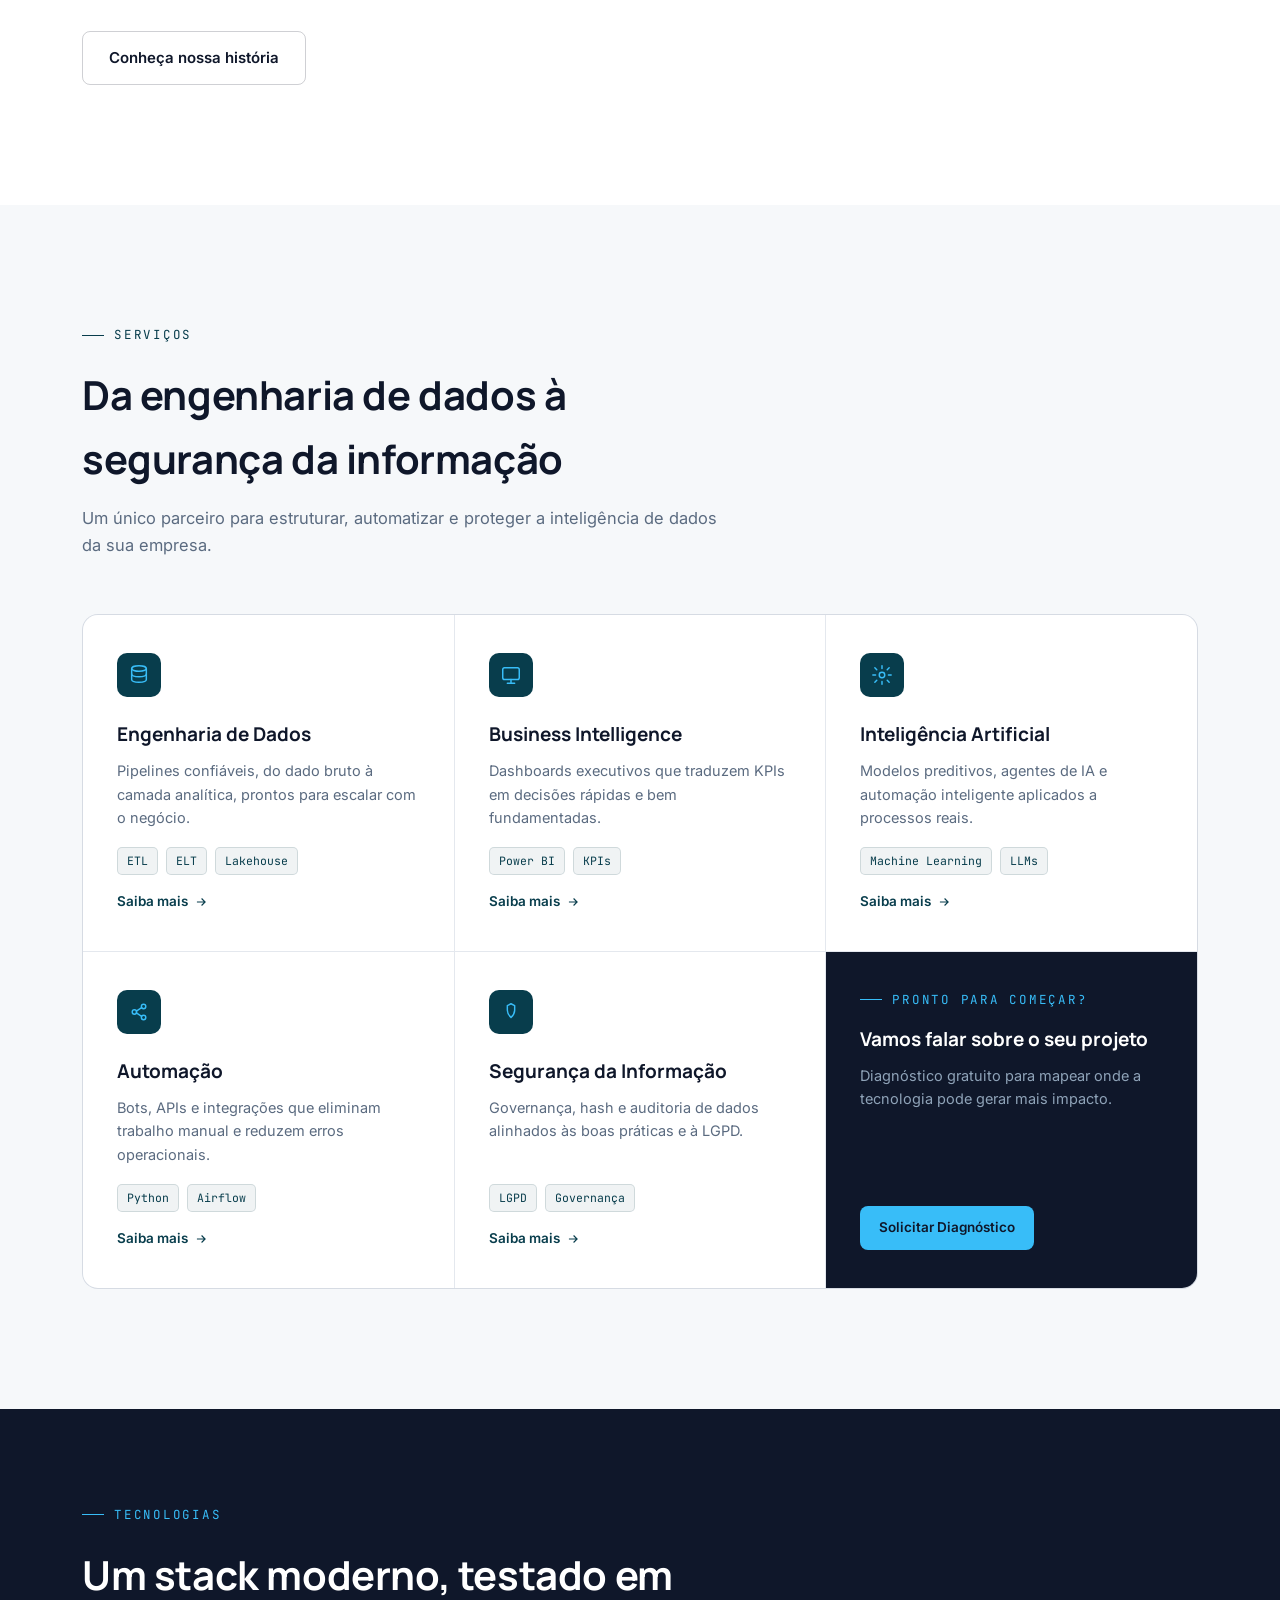
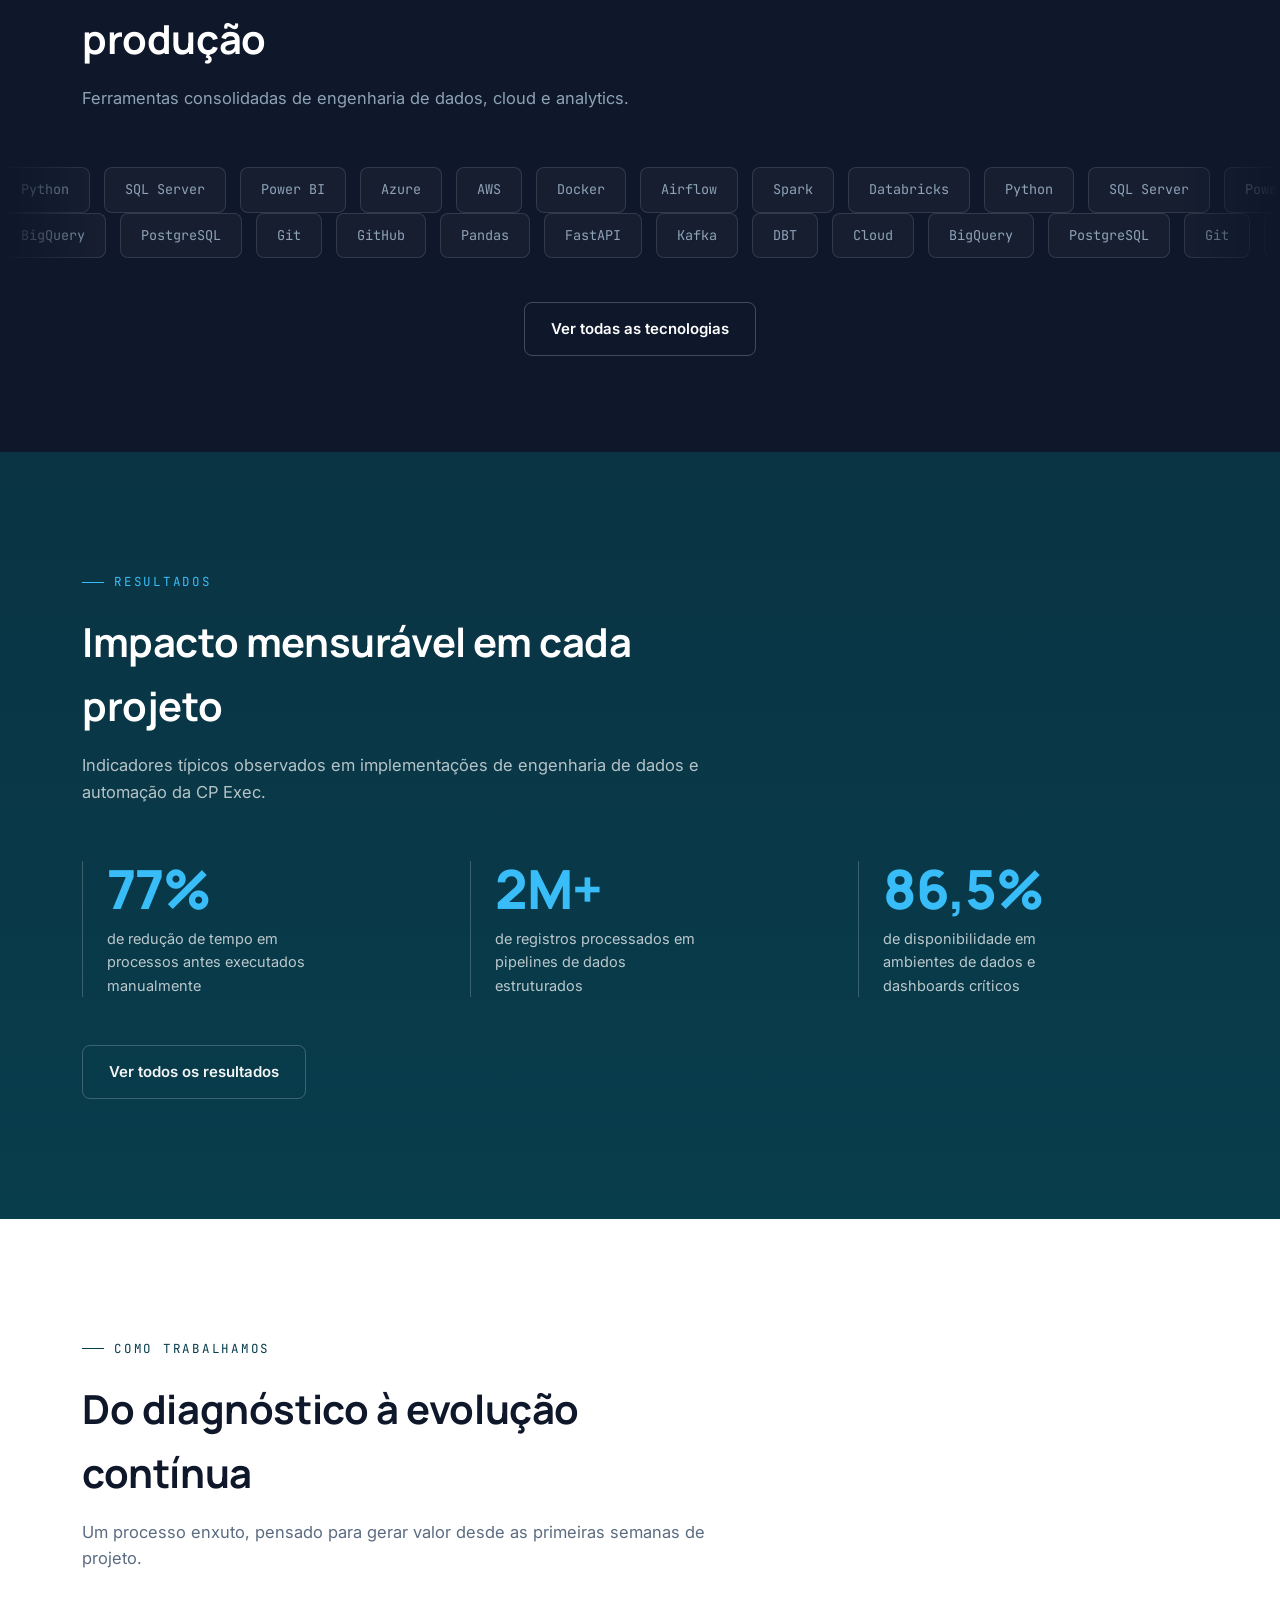
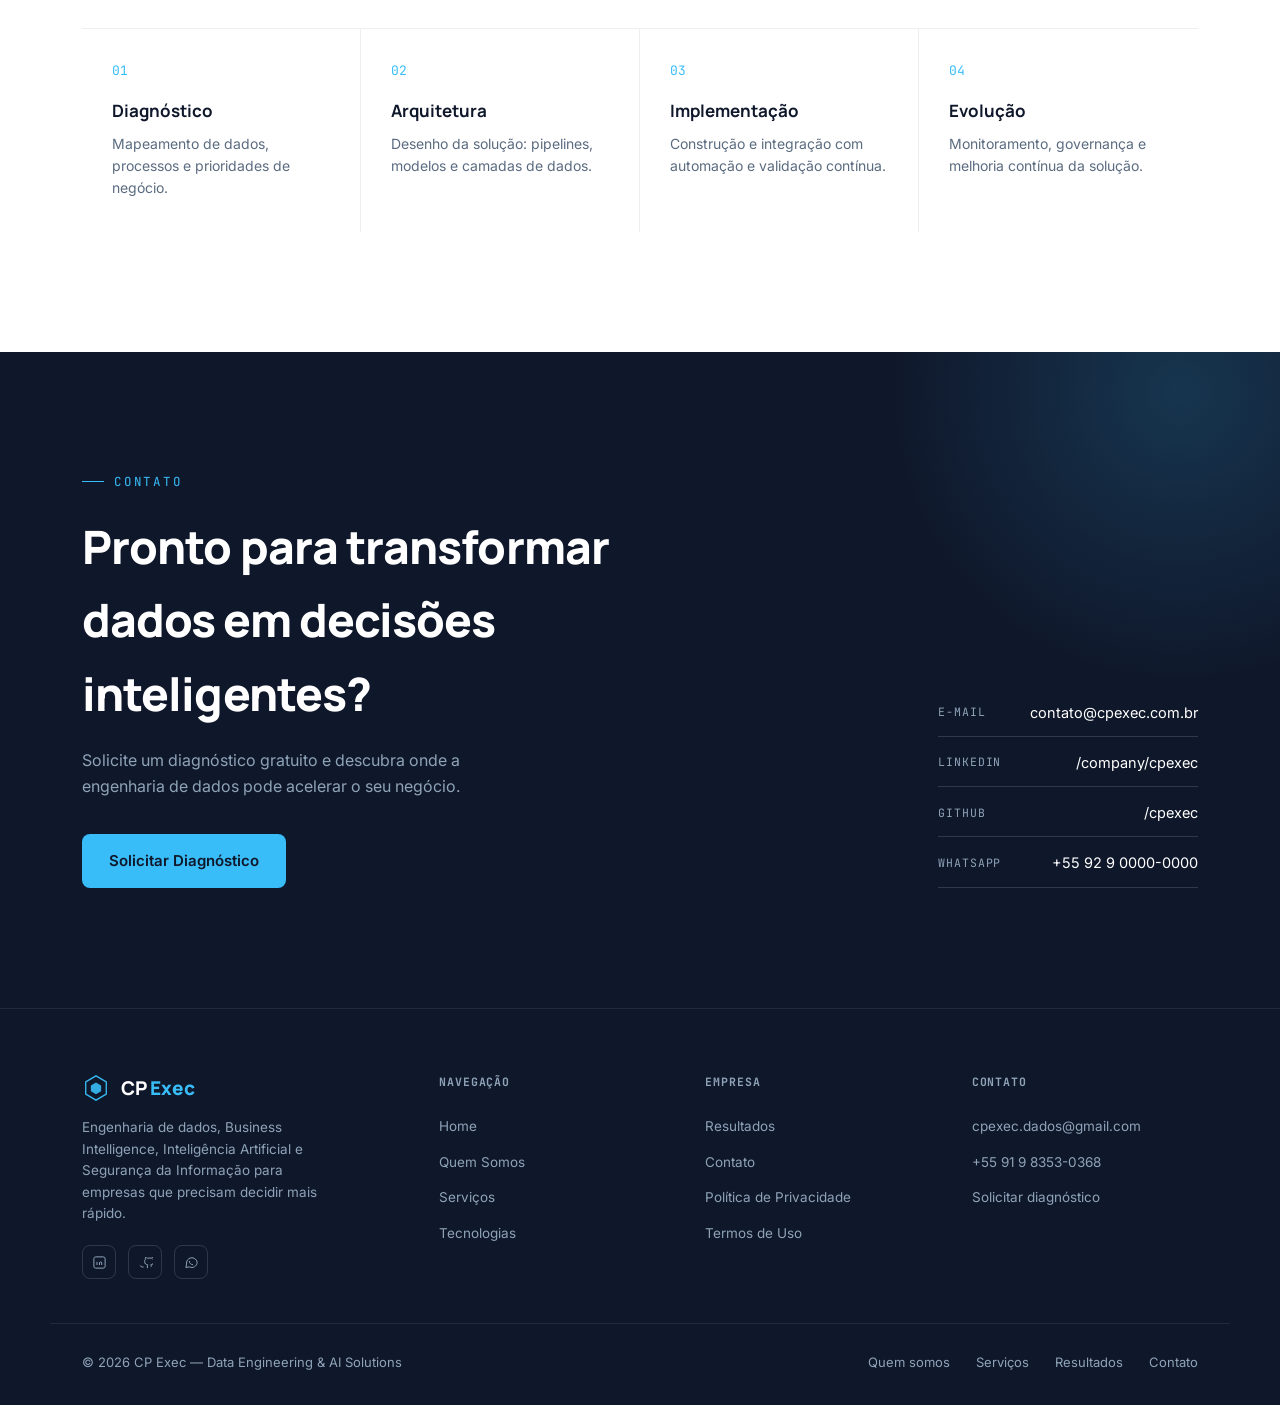
==== commit cbdf8390: "modified:   contato.html 	modified:   index.html 	modified:   privacidade.html 	modified:   quem-som" ====
--- a/index.html
+++ b/index.html
@@ -247,9 +247,9 @@
       </div>
       <p>Engenharia de dados, Business Intelligence, Inteligência Artificial e Segurança da Informação para empresas que precisam decidir mais rápido.</p>
       <div class="footer-social">
-        <a href="#" aria-label="LinkedIn"><svg viewBox="0 0 24 24" fill="none" stroke-width="1.6"><rect x="3" y="3" width="18" height="18" rx="3"/><path d="M8 11v5M8 8v.01M12 16v-3.2c0-1.1.7-1.8 1.8-1.8s1.8.7 1.8 1.8V16"/></svg></a>
-        <a href="#" aria-label="GitHub"><svg viewBox="0 0 24 24" fill="none" stroke-width="1.6"><path d="M9 19c-4 1.5-4-2-6-2m12 4v-3.4c0-.9.3-1.5.7-1.9-2.5-.3-5.1-1.3-5.1-5.6 0-1.2.4-2.2 1.2-3-.1-.3-.5-1.5.1-3.1 0 0 1-.3 3.2 1.2a11 11 0 0 1 5.8 0c2.2-1.5 3.2-1.2 3.2-1.2.6 1.6.2 2.8.1 3.1.8.8 1.2 1.8 1.2 3 0 4.3-2.6 5.3-5.1 5.6.4.4.8 1.1.8 2.2V19"/></svg></a>
-        <a href="#" aria-label="WhatsApp"><svg viewBox="0 0 24 24" fill="none" stroke-width="1.6"><path d="M21 11.5a8.5 8.5 0 0 1-12.4 7.5L3 20l1.1-5.5A8.5 8.5 0 1 1 21 11.5Z"/><path d="M8.5 9.5c0 3.5 2.5 6 6 6"/></svg></a>
+        <a href="https://www.linkedin.com/company/cp-exec/" aria-label="LinkedIn"><svg viewBox="0 0 24 24" fill="none" stroke-width="1.6"><rect x="3" y="3" width="18" height="18" rx="3"/><path d="M8 11v5M8 8v.01M12 16v-3.2c0-1.1.7-1.8 1.8-1.8s1.8.7 1.8 1.8V16"/></svg></a>
+        <a href="https://github.com/CamyVick" aria-label="GitHub"><svg viewBox="0 0 24 24" fill="none" stroke-width="1.6"><path d="M9 19c-4 1.5-4-2-6-2m12 4v-3.4c0-.9.3-1.5.7-1.9-2.5-.3-5.1-1.3-5.1-5.6 0-1.2.4-2.2 1.2-3-.1-.3-.5-1.5.1-3.1 0 0 1-.3 3.2 1.2a11 11 0 0 1 5.8 0c2.2-1.5 3.2-1.2 3.2-1.2.6 1.6.2 2.8.1 3.1.8.8 1.2 1.8 1.2 3 0 4.3-2.6 5.3-5.1 5.6.4.4.8 1.1.8 2.2V19"/></svg></a>
+        <a href="https://wa.me/5591983530368" aria-label="WhatsApp"><svg viewBox="0 0 24 24" fill="none" stroke-width="1.6"><path d="M21 11.5a8.5 8.5 0 0 1-12.4 7.5L3 20l1.1-5.5A8.5 8.5 0 1 1 21 11.5Z"/><path d="M8.5 9.5c0 3.5 2.5 6 6 6"/></svg></a>
       </div>
     </div>
     <div class="footer-col">
@@ -268,8 +268,8 @@
     </div>
     <div class="footer-col">
       <h5>Contato</h5>
-      <a href="mailto:contato@cpexec.com.br">contato@cpexec.com.br</a>
-      <a href="tel:+5592900000000">+55 92 9 0000-0000</a>
+      <a href="mailto:cpexec.dados@gmail.com">cpexec.dados@gmail.com</a>
+      <a href="tel:+5591983530368">+55 91 9 8353-0368</a>
       <a href="contato.html">Solicitar diagnóstico</a>
     </div>
   </div>
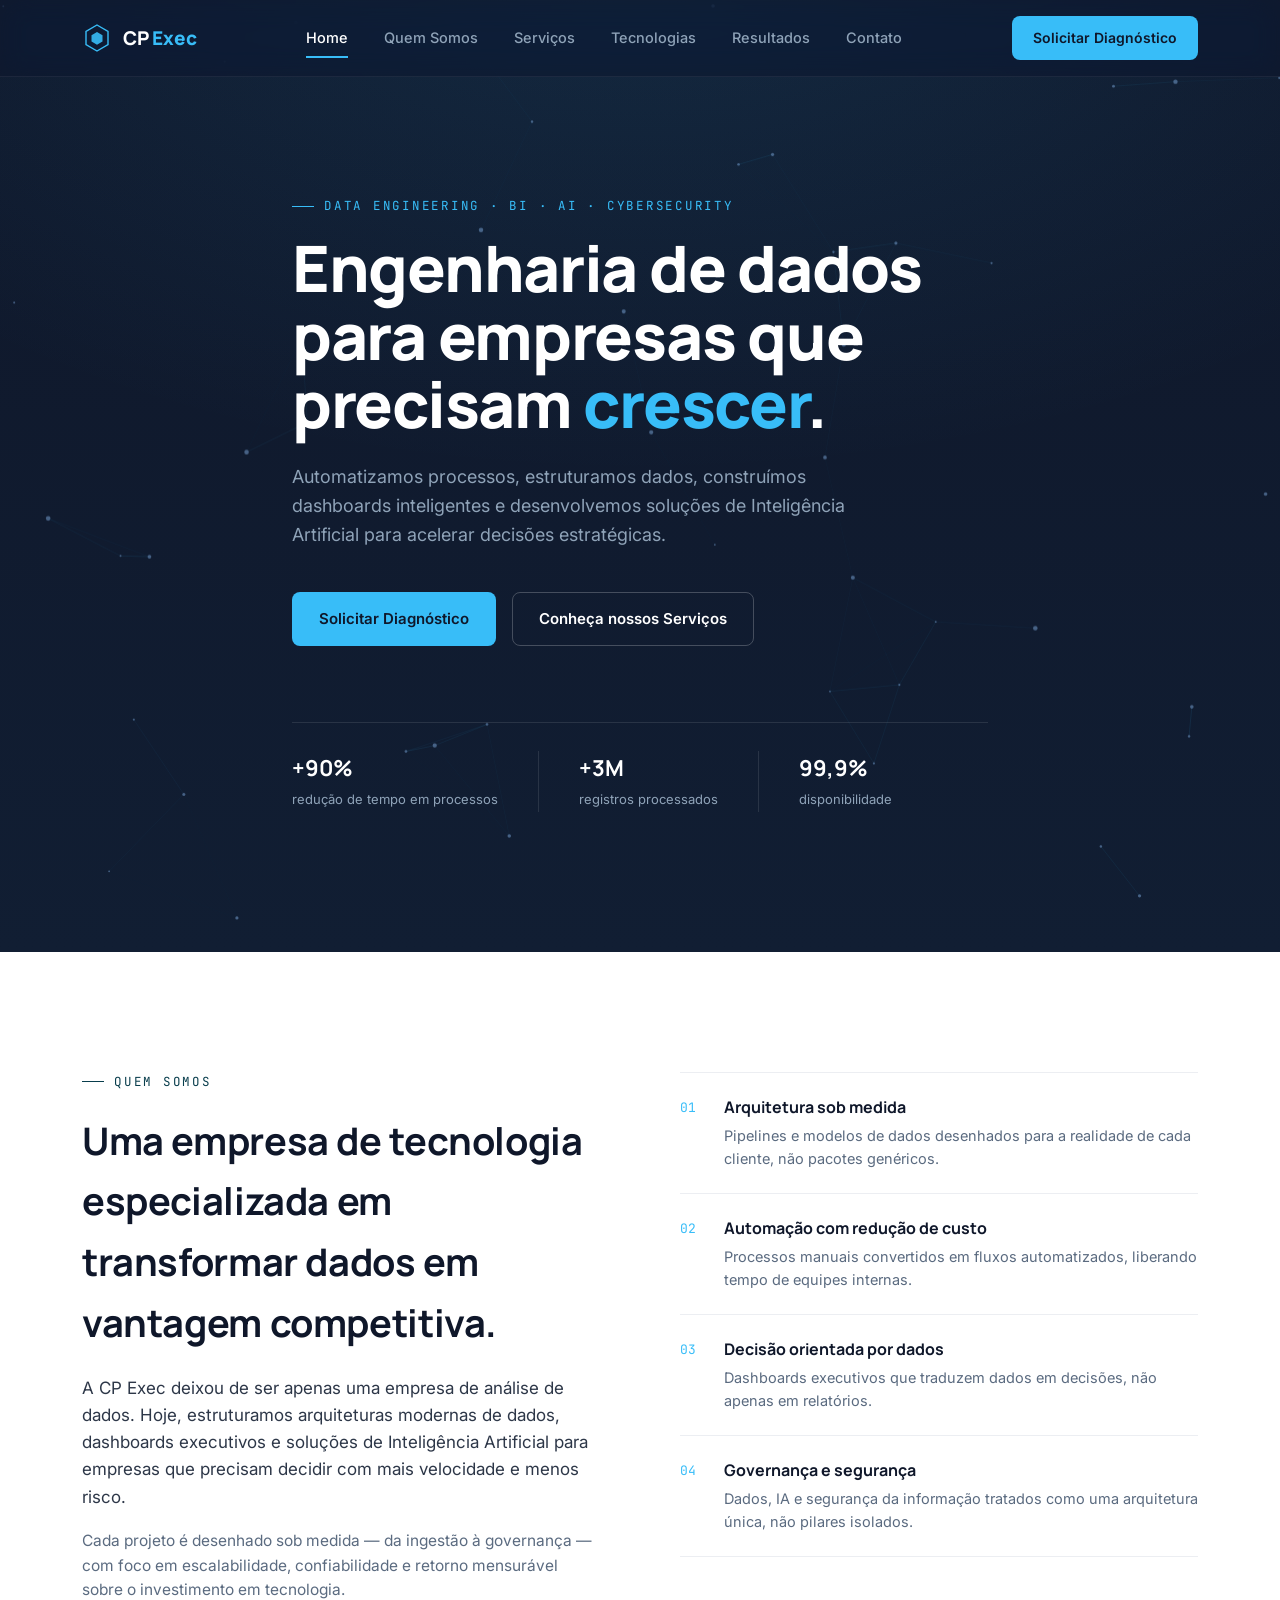
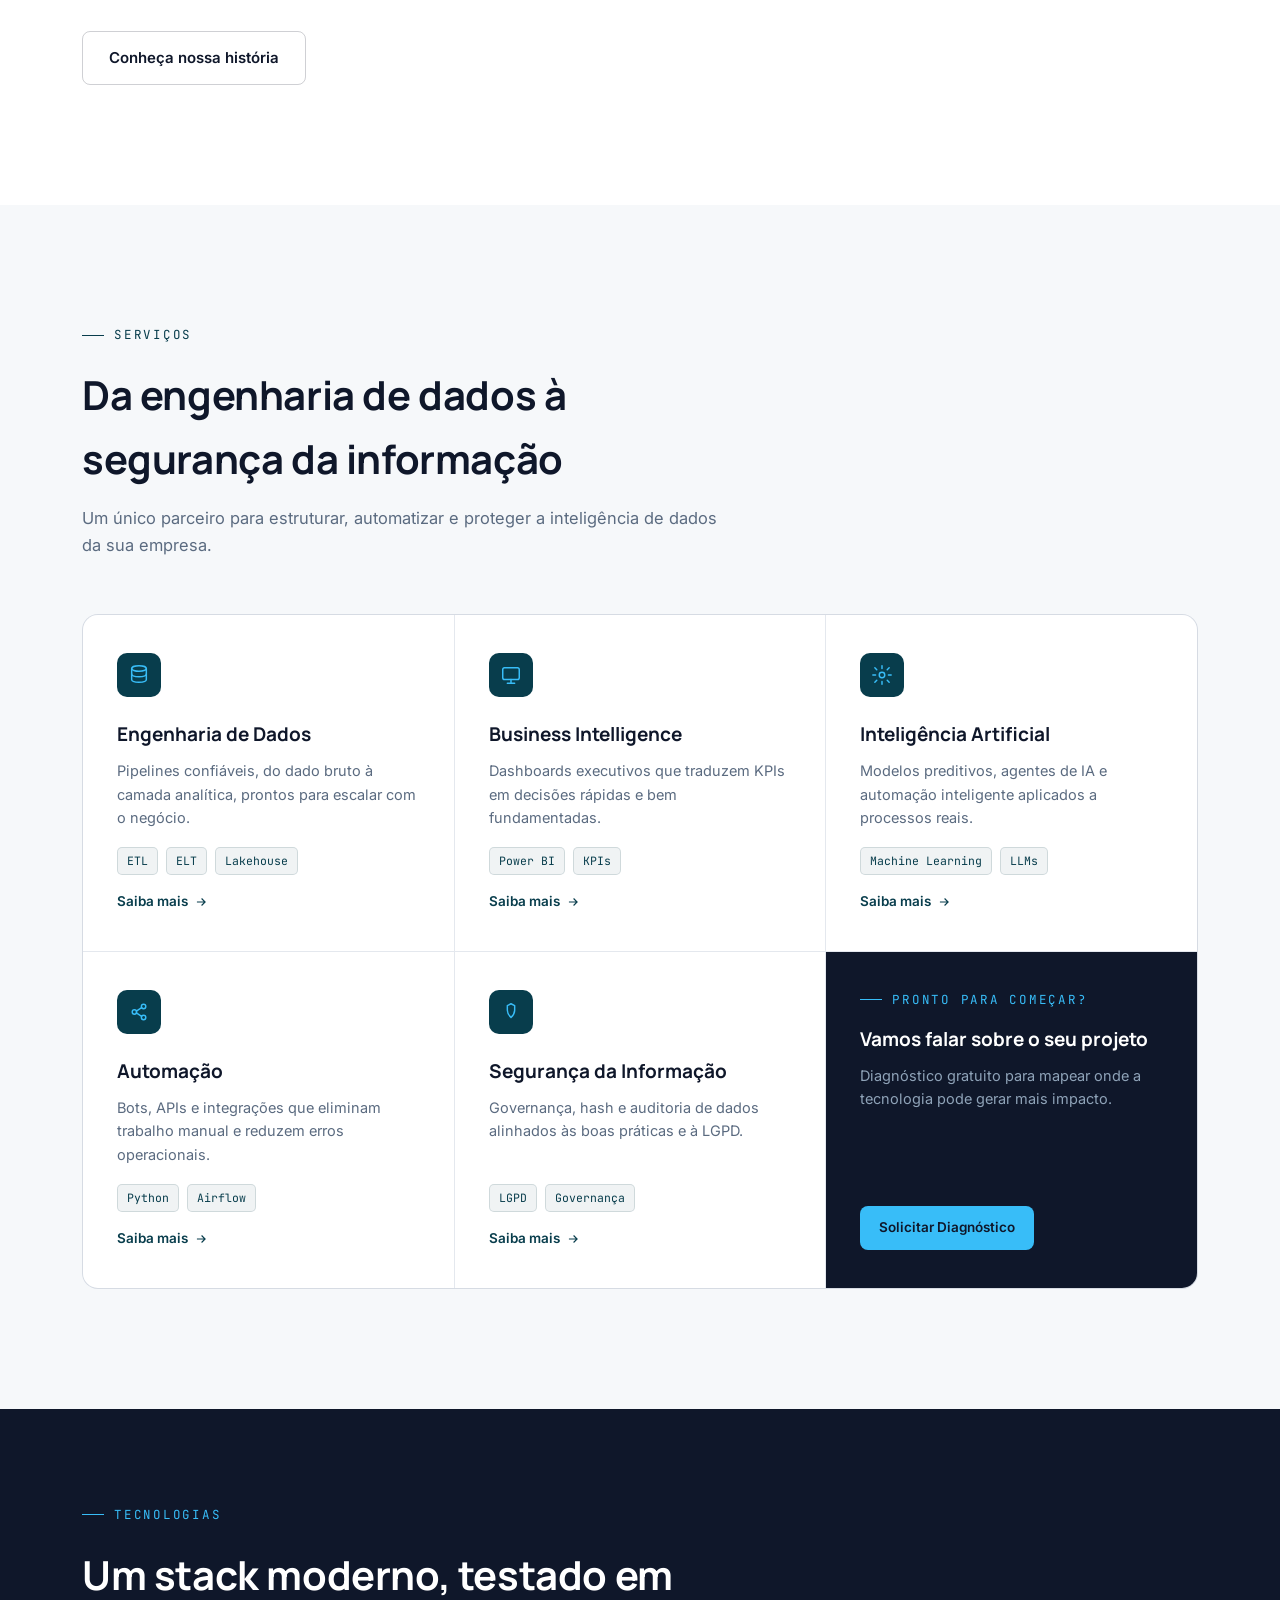
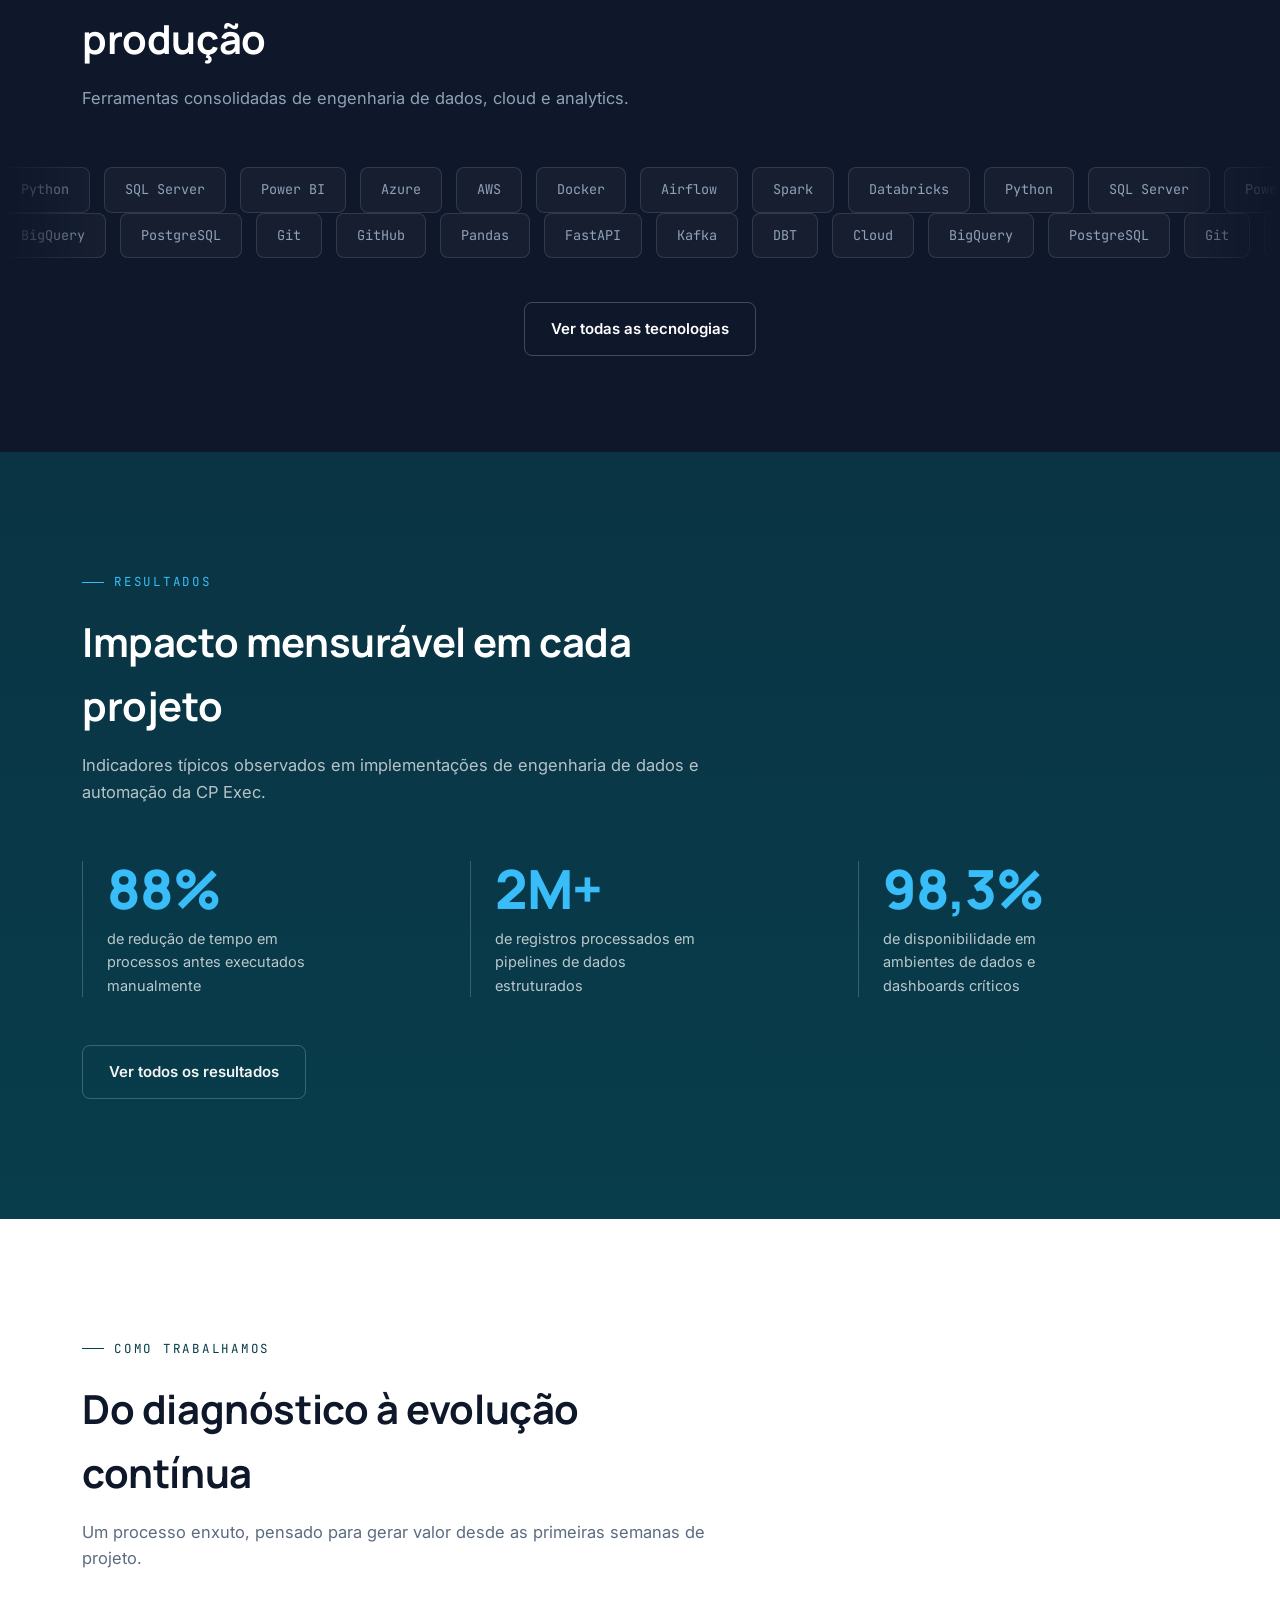
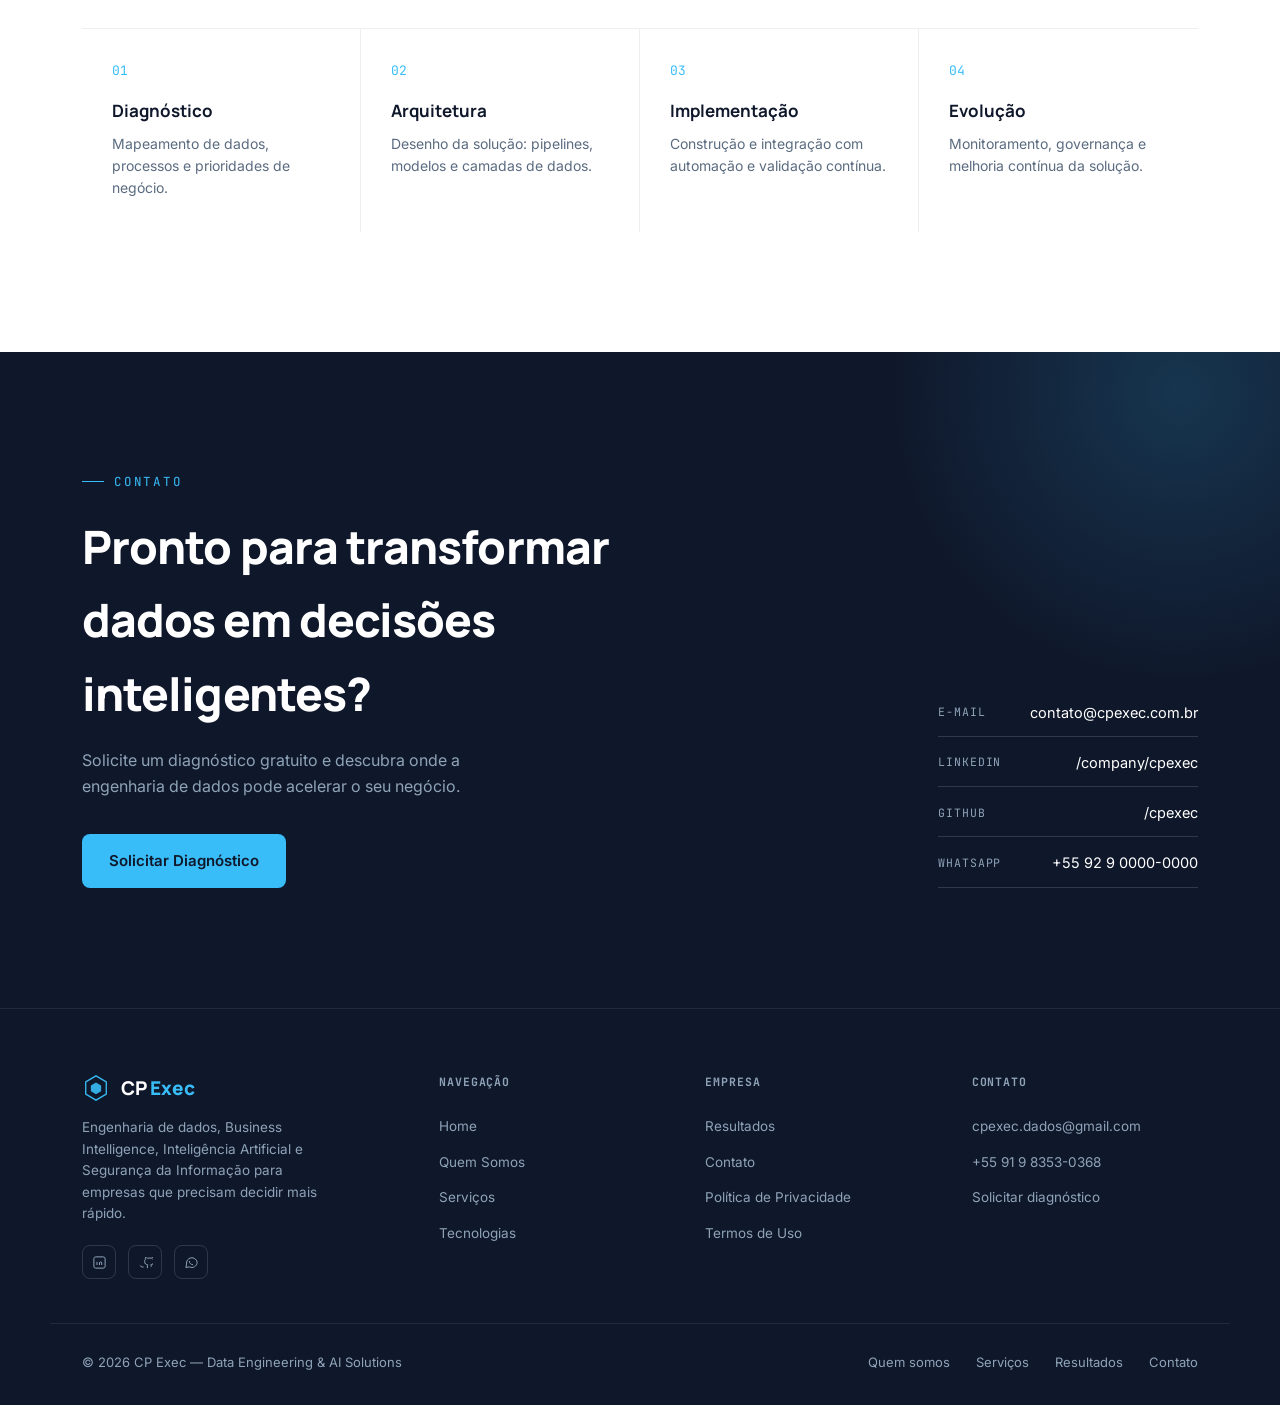
==== commit 46b22462: "modified:   index.html" ====
--- a/index.html
+++ b/index.html
@@ -7,21 +7,33 @@
 <meta name="description" content="A CP Exec estrutura arquiteturas de dados, dashboards executivos e soluções de Inteligência Artificial para empresas que precisam decidir com mais velocidade e menos risco.">
 <meta name="keywords" content="engenharia de dados, business intelligence, inteligência artificial, automação, segurança da informação, LGPD, Power BI, Python, Airflow">
 <meta name="author" content="CP Exec">
-<link rel="canonical" href="https://www.cpexec.com.br/index.html">
+<link rel="canonical" href="https://www.cpexec.com.br/">
 
 <!-- Open Graph -->
 <meta property="og:type" content="website">
 <meta property="og:site_name" content="CP Exec">
 <meta property="og:title" content="CP Exec — Engenharia de Dados, BI e Inteligência Artificial">
 <meta property="og:description" content="A CP Exec estrutura arquiteturas de dados, dashboards executivos e soluções de Inteligência Artificial para empresas que precisam decidir com mais velocidade e menos risco.">
-<meta property="og:url" content="https://www.cpexec.com.br/index.html">
+<meta property="og:url" content="https://www.cpexec.com.br/">
 <meta property="og:image" content="https://www.cpexec.com.br/assets/images/og-cover.jpg">
 <meta property="og:locale" content="pt_BR">
 <meta name="twitter:card" content="summary_large_image">
 <meta name="twitter:title" content="CP Exec — Engenharia de Dados, BI e Inteligência Artificial">
 <meta name="twitter:description" content="A CP Exec estrutura arquiteturas de dados, dashboards executivos e soluções de Inteligência Artificial para empresas que precisam decidir com mais velocidade e menos risco.">
-
-<link rel="icon" type="image/svg+xml" href="assets/icons/favicon.svg">
+<meta name="twitter:site" content="@cpexec">
+<meta name="twitter:creator" content="@cpexec">
+<meta name="twitter:image" content="https://www.cpexec.com.br/assets/images/og-cover.jpg">
+<meta name="robots" content="index,follow,max-image-preview:large,max-snippet:-1,max-video-preview:-1">
+<meta name="theme-color" content="#061826">
+<meta name="color-scheme" content="dark">
+<meta property="og:image:width" content="1200">
+<meta property="og:image:height" content="630">
+<meta property="og:image:type" content="image/jpeg">
+<meta property="og:image:alt" content="CP Exec - Engenharia de Dados, Business Intelligence e Inteligência Artificial">
+<link rel="icon" sizes="32x32" href="/favicon-32x32.png">
+<link rel="icon" sizes="16x16" href="/favicon-16x16.png">
+<link rel="apple-touch-icon" sizes="180x180" href="/apple-touch-icon.png">
+<link rel="manifest" href="/site.webmanifest">
 <link rel="preconnect" href="https://fonts.googleapis.com">
 <link rel="preconnect" href="https://fonts.gstatic.com" crossorigin>
 <link href="https://fonts.googleapis.com/css2?family=Manrope:wght@400;500;600;700;800&family=Inter:wght@400;500;600&family=JetBrains+Mono:wght@400;500&display=swap" rel="stylesheet">
@@ -29,6 +41,24 @@
 <link rel="stylesheet" href="css/style.css">
 <link rel="stylesheet" href="css/animations.css">
 <link rel="stylesheet" href="css/responsive.css">
+<script type="application/ld+json">
+{
+  "@context":"https://schema.org",
+  "@type":"ProfessionalService",
+  "name":"CP Exec",
+  "url":"https://www.cpexec.com.br",
+  "logo":"https://www.cpexec.com.br/assets/images/logo.png",
+  "image":"https://www.cpexec.com.br/assets/images/og-cover.jpg",
+  "description":"Especialistas em Engenharia de Dados, Business Intelligence, Inteligência Artificial e Automação.",
+  "email":"contato@cpexec.com.br",
+  "telephone":"+55 91 98353-0368",
+  "areaServed":"Brasil",
+  "sameAs":[
+    "https://www.linkedin.com/company/cp-exec/",
+    "https://github.com/CamyVick"
+  ]
+}
+</script>
 </head>
 <body>
 <a class="skip-link" href="#main">Pular para o conteúdo</a>
--- a/css/style.css
+++ b/css/style.css
@@ -432,6 +432,87 @@
 .faq-item.open .faq-a{ max-height:220px; }
 .faq-a p{ padding:0 24px 20px; font-size:14px; color:#5B6B80; }
 
+/* ---------- presença nacional / mapa ---------- */
+.presence{ background:var(--white); }
+.presence .wrap{ display:grid; grid-template-columns:1fr 1fr; gap:70px; align-items:center; }
+.presence-copy .lede{ font-size:16.5px; color:var(--graphite); margin-bottom:14px; }
+.presence-copy .muted{ color:#5B6B80; font-size:15px; }
+.presence-cards{ display:flex; flex-direction:column; gap:14px; margin-top:30px; }
+.presence-card{
+  display:flex; gap:14px; align-items:flex-start;
+  background:var(--paper); border:1px solid var(--line); border-radius:14px;
+  padding:20px 22px; transition:border-color .2s ease, transform .2s ease;
+}
+.presence-card:hover{ border-color:var(--neon); transform:translateY(-2px); }
+.presence-card .ico{ width:38px; height:38px; border-radius:9px; background:var(--petrol); display:flex; align-items:center; justify-content:center; flex:none; }
+.presence-card .ico svg{ width:18px; height:18px; stroke:var(--neon); }
+.presence-card h4{ font-family:var(--display); font-size:15px; color:var(--navy); font-weight:700; margin-bottom:4px; }
+.presence-card p{ font-size:13px; color:#5B6B80; line-height:1.55; }
+
+.brazil-map-col{ display:flex; flex-direction:column; align-items:center; }
+.brazil-map-wrap{ position:relative; width:100%; max-width:440px; aspect-ratio:420/440; }
+.brazil-map{ width:100%; height:100%; display:block; overflow:visible; }
+.brazil-outline{
+  fill:rgba(56,189,248,.05);
+  stroke:var(--petrol);
+  stroke-width:1.3;
+  stroke-linejoin:round;
+  transition:fill .3s ease;
+}
+.brazil-map:hover .brazil-outline{ fill:rgba(56,189,248,.09); }
+.brazil-graticule{ stroke:rgba(148,163,184,.16); stroke-width:.6; }
+
+.map-marker{ position:absolute; width:0; height:0; }
+.marker-hex{
+  position:absolute; top:0; left:0; width:16px; height:16px;
+  transform:translate(-50%,-50%) scale(0); opacity:0;
+  background:var(--neon);
+  clip-path:polygon(25% 3%, 75% 3%, 100% 50%, 75% 97%, 25% 97%, 0% 50%);
+  box-shadow:0 0 14px 3px rgba(56,189,248,.6);
+  cursor:pointer; z-index:3;
+  transition:transform .45s cubic-bezier(.34,1.56,.64,1), opacity .4s ease;
+}
+.marker-pulse{
+  position:absolute; top:0; left:0; width:16px; height:16px;
+  transform:translate(-50%,-50%) scale(1); opacity:0;
+  clip-path:polygon(25% 3%, 75% 3%, 100% 50%, 75% 97%, 25% 97%, 0% 50%);
+  border:1.4px solid var(--neon);
+  z-index:2; pointer-events:none;
+  transition:opacity .4s ease;
+}
+.map-marker:hover .marker-hex{ transform:translate(-50%,-50%) scale(1.2); }
+
+.brazil-map-wrap.in .marker-hex{ transform:translate(-50%,-50%) scale(1); opacity:1; }
+.brazil-map-wrap.in .marker-pulse{ opacity:1; animation:hexPulse 2.6s ease-out infinite; }
+.brazil-map-wrap.in .map-marker:nth-of-type(1) .marker-hex,
+.brazil-map-wrap.in .map-marker:nth-of-type(1) .marker-pulse{ transition-delay:.35s; animation-delay:.35s; }
+.brazil-map-wrap.in .map-marker:nth-of-type(2) .marker-hex,
+.brazil-map-wrap.in .map-marker:nth-of-type(2) .marker-pulse{ transition-delay:.55s; animation-delay:.55s; }
+.brazil-map-wrap.in .map-marker:nth-of-type(3) .marker-hex,
+.brazil-map-wrap.in .map-marker:nth-of-type(3) .marker-pulse{ transition-delay:.75s; animation-delay:.75s; }
+
+.map-tooltip{
+  position:absolute; bottom:24px; left:50%;
+  transform:translate(-50%,6px);
+  background:var(--navy); border:1px solid rgba(56,189,248,.35);
+  border-radius:10px; padding:10px 15px; white-space:nowrap;
+  opacity:0; visibility:hidden; pointer-events:none; z-index:5;
+  transition:opacity .22s ease, transform .22s ease;
+  box-shadow:0 16px 34px -14px rgba(15,23,42,.55);
+}
+.map-tooltip strong{ display:block; font-family:var(--display); font-size:12.5px; color:var(--white); font-weight:700; letter-spacing:-.005em; }
+.map-tooltip span{ font-size:11.5px; color:var(--mist); }
+.map-tooltip::after{
+  content:''; position:absolute; top:100%; left:50%; transform:translateX(-50%);
+  border:6px solid transparent; border-top-color:var(--navy);
+}
+.map-marker:hover .map-tooltip{ opacity:1; visibility:visible; transform:translate(-50%,0); }
+
+.map-legend{ display:flex; align-items:center; gap:10px; margin-top:26px; justify-content:center; }
+.map-legend .dot{ width:10px; height:10px; border-radius:2px; background:var(--neon); box-shadow:0 0 8px rgba(56,189,248,.6); flex:none; }
+.map-legend span{ font-size:13px; color:var(--graphite); font-weight:600; }
+.map-legend-caption{ text-align:center; font-size:12.5px; color:#5B6B80; margin-top:8px; max-width:340px; }
+
 /* ---------- footer ---------- */
 footer{ background:var(--navy); border-top:1px solid rgba(255,255,255,.08); padding:64px 0 32px; }
 .footer-grid{ display:grid; grid-template-columns:1.4fr 1fr 1fr 1fr; gap:40px; padding-bottom:44px; border-bottom:1px solid rgba(255,255,255,.08); margin-bottom:28px; }
--- a/css/animations.css
+++ b/css/animations.css
@@ -61,6 +61,12 @@
 .flow-arrow svg{ animation:floatY 2.2s ease-in-out infinite; }
 @keyframes floatY{ 0%,100%{ transform:translateY(0);} 50%{ transform:translateY(4px);} }
 
+/* hexagon marker pulse (mapa Onde Estamos Atuando) */
+@keyframes hexPulse{
+  0%{ transform:translate(-50%,-50%) scale(1); opacity:.75; }
+  100%{ transform:translate(-50%,-50%) scale(2.6); opacity:0; }
+}
+
 /* dash bars grow-in */
 .dash-bars .bar{ transform:scaleY(0); transform-origin:bottom; transition:transform .8s cubic-bezier(.2,.8,.2,1); }
 .dash-panel.in .bar{ transform:scaleY(1); }
--- a/css/responsive.css
+++ b/css/responsive.css
@@ -33,6 +33,8 @@
   .before-after{ grid-template-columns:1fr; }
   .footer-grid{ grid-template-columns:1fr 1fr; gap:32px; }
   .form-row{ grid-template-columns:1fr; }
+  .presence .wrap{ grid-template-columns:1fr; gap:48px; }
+  .brazil-map-wrap{ max-width:400px; }
 }
 
 /* ---------- mobile ---------- */
@@ -51,6 +53,8 @@
   .footer-grid{ grid-template-columns:1fr; gap:28px; }
   footer .wrap.bottom{ flex-direction:column; align-items:flex-start; }
   .form-card{ padding:26px; }
+  .brazil-map-wrap{ max-width:100%; }
+  .presence-card{ padding:16px 18px; }
   .hero-actions{ flex-direction:column; align-items:stretch; }
   .hero-actions .btn{ justify-content:center; }
 }
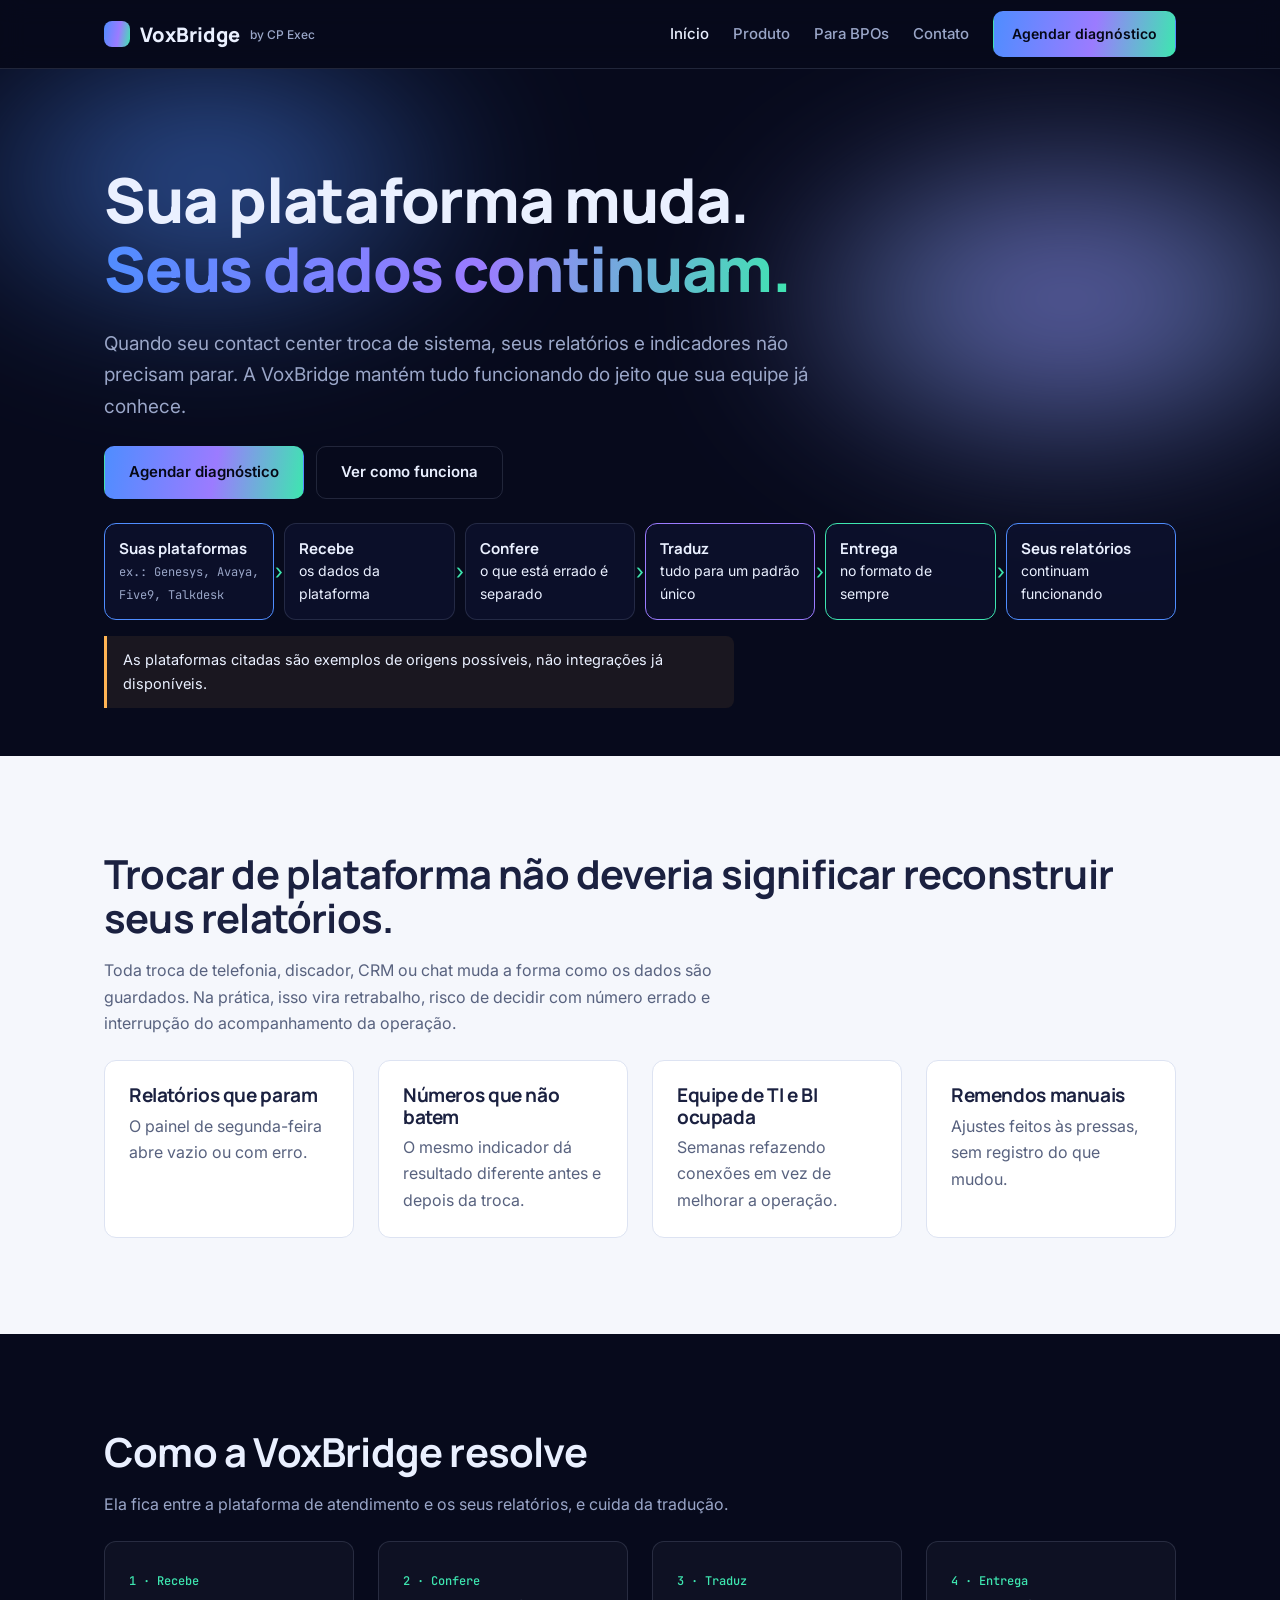
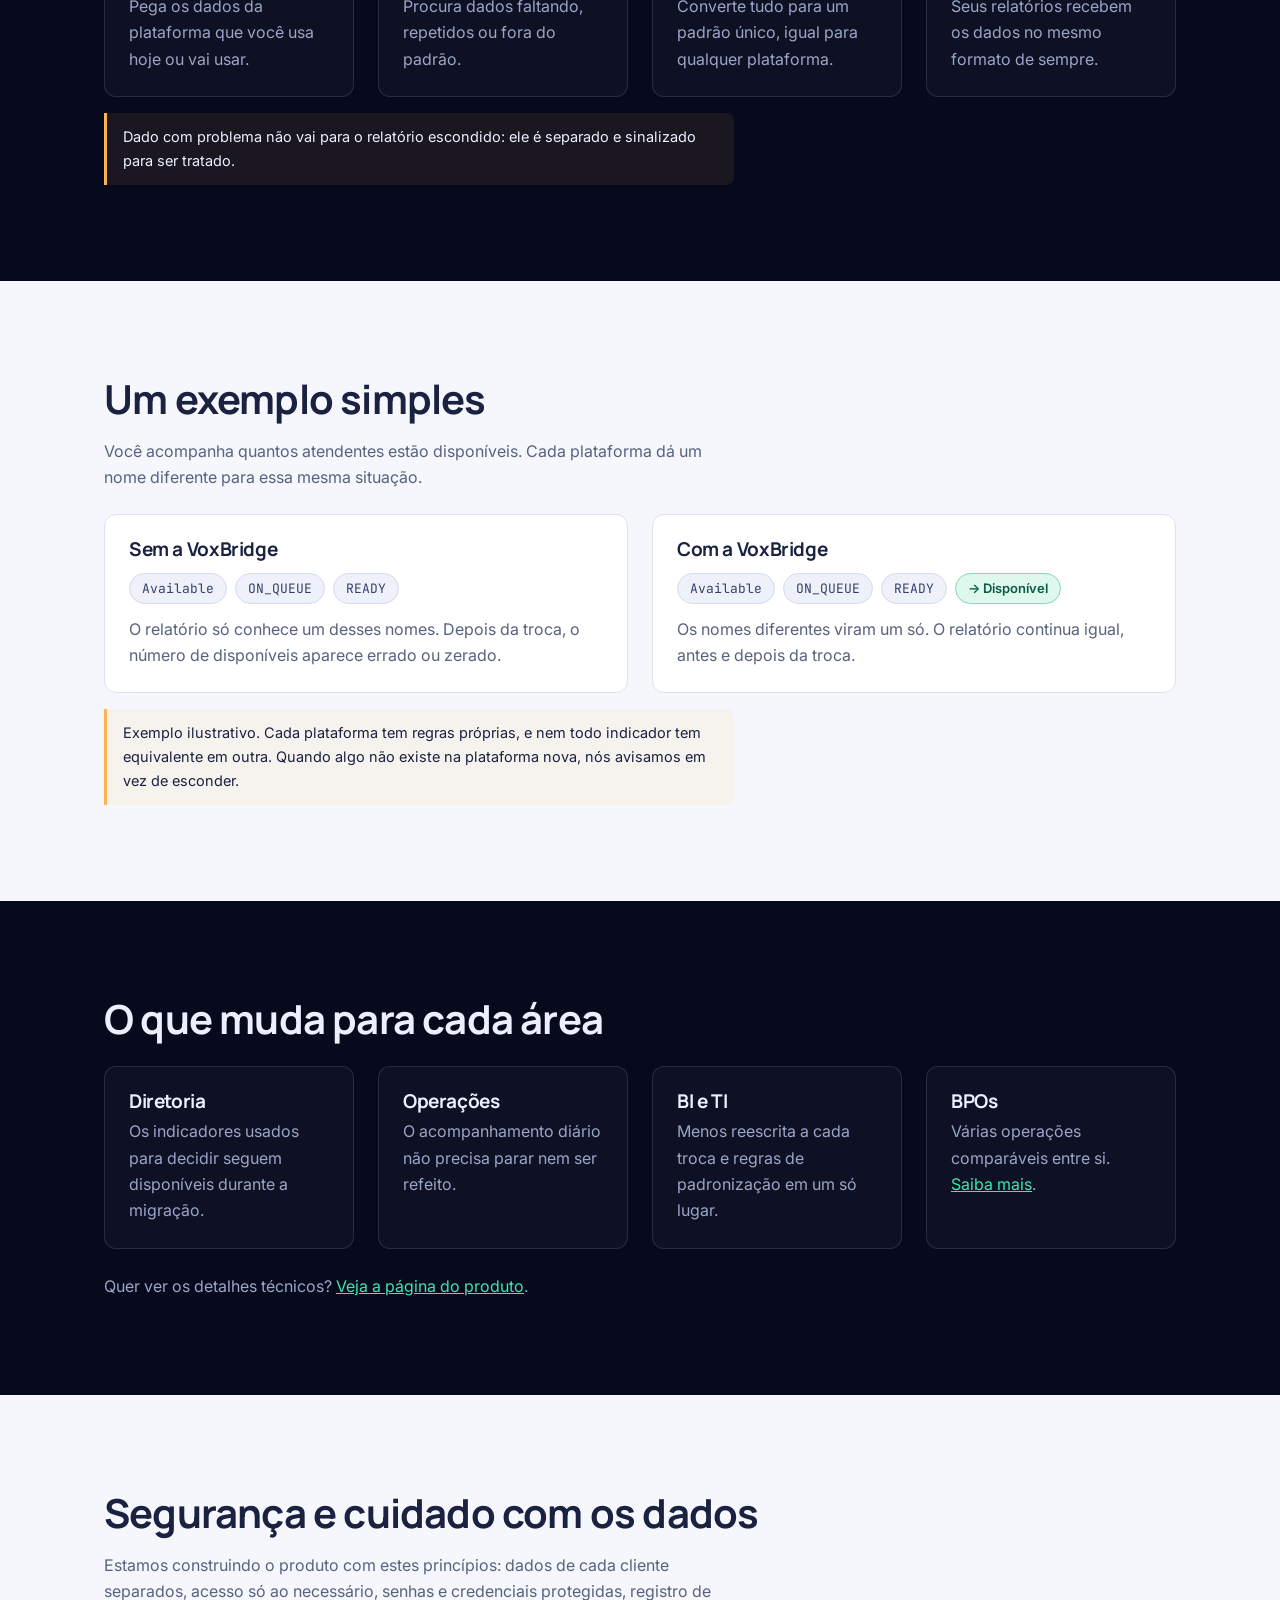
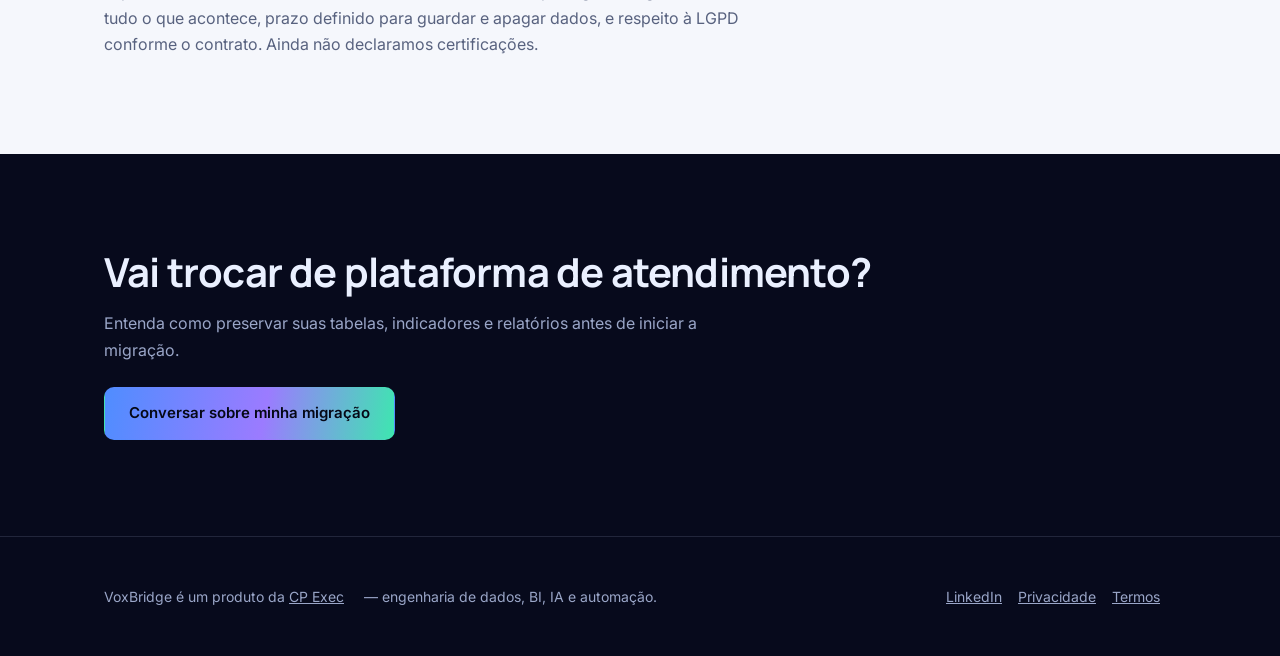
==== commit 0b4a3b23: "new file:   bpo-contact-center.html 	modified:   contato.html 	new file:   css/vox.css 	modified:   " ====
--- a/index.html
+++ b/index.html
@@ -1,320 +1,48 @@
 <!DOCTYPE html>
-<html lang="pt-BR">
-<head>
-<meta charset="UTF-8">
-<meta name="viewport" content="width=device-width, initial-scale=1.0">
-<title>CP Exec — Engenharia de Dados, BI e Inteligência Artificial</title>
-<meta name="description" content="A CP Exec estrutura arquiteturas de dados, dashboards executivos e soluções de Inteligência Artificial para empresas que precisam decidir com mais velocidade e menos risco.">
-<meta name="keywords" content="engenharia de dados, business intelligence, inteligência artificial, automação, segurança da informação, LGPD, Power BI, Python, Airflow">
-<meta name="author" content="CP Exec">
-<link rel="canonical" href="https://www.cpexec.com.br/">
-
-<!-- Open Graph -->
-<meta property="og:type" content="website">
-<meta property="og:site_name" content="CP Exec">
-<meta property="og:title" content="CP Exec — Engenharia de Dados, BI e Inteligência Artificial">
-<meta property="og:description" content="A CP Exec estrutura arquiteturas de dados, dashboards executivos e soluções de Inteligência Artificial para empresas que precisam decidir com mais velocidade e menos risco.">
-<meta property="og:url" content="https://www.cpexec.com.br/">
-<meta property="og:image" content="https://www.cpexec.com.br/assets/images/og-cover.jpg">
-<meta property="og:locale" content="pt_BR">
-<meta name="twitter:card" content="summary_large_image">
-<meta name="twitter:title" content="CP Exec — Engenharia de Dados, BI e Inteligência Artificial">
-<meta name="twitter:description" content="A CP Exec estrutura arquiteturas de dados, dashboards executivos e soluções de Inteligência Artificial para empresas que precisam decidir com mais velocidade e menos risco.">
-<meta name="twitter:site" content="@cpexec">
-<meta name="twitter:creator" content="@cpexec">
-<meta name="twitter:image" content="https://www.cpexec.com.br/assets/images/og-cover.jpg">
-<meta name="robots" content="index,follow,max-image-preview:large,max-snippet:-1,max-video-preview:-1">
-<meta name="theme-color" content="#061826">
-<meta name="color-scheme" content="dark">
-<meta property="og:image:width" content="1200">
-<meta property="og:image:height" content="630">
-<meta property="og:image:type" content="image/jpeg">
-<meta property="og:image:alt" content="CP Exec - Engenharia de Dados, Business Intelligence e Inteligência Artificial">
-<link rel="icon" sizes="32x32" href="/favicon-32x32.png">
-<link rel="icon" sizes="16x16" href="/favicon-16x16.png">
-<link rel="apple-touch-icon" sizes="180x180" href="/apple-touch-icon.png">
-<link rel="manifest" href="/site.webmanifest">
-<link rel="preconnect" href="https://fonts.googleapis.com">
-<link rel="preconnect" href="https://fonts.gstatic.com" crossorigin>
-<link href="https://fonts.googleapis.com/css2?family=Manrope:wght@400;500;600;700;800&family=Inter:wght@400;500;600&family=JetBrains+Mono:wght@400;500&display=swap" rel="stylesheet">
-
-<link rel="stylesheet" href="css/style.css">
-<link rel="stylesheet" href="css/animations.css">
-<link rel="stylesheet" href="css/responsive.css">
-<script type="application/ld+json">
-{
-  "@context":"https://schema.org",
-  "@type":"ProfessionalService",
-  "name":"CP Exec",
-  "url":"https://www.cpexec.com.br",
-  "logo":"https://www.cpexec.com.br/assets/images/logo.png",
-  "image":"https://www.cpexec.com.br/assets/images/og-cover.jpg",
-  "description":"Especialistas em Engenharia de Dados, Business Intelligence, Inteligência Artificial e Automação.",
-  "email":"contato@cpexec.com.br",
-  "telephone":"+55 91 98353-0368",
-  "areaServed":"Brasil",
-  "sameAs":[
-    "https://www.linkedin.com/company/cp-exec/",
-    "https://github.com/CamyVick"
-  ]
-}
-</script>
-</head>
-<body>
-<a class="skip-link" href="#main">Pular para o conteúdo</a>
-<header id="siteHeader">
-  <nav class="wrap">
-    <a href="index.html" class="logo" aria-label="CP Exec — página inicial">
-      <svg width="30" height="30" viewBox="0 0 30 30" fill="none" aria-hidden="true">
-        <path d="M15 2 L26 8.5 V21.5 L15 28 L4 21.5 V8.5 Z" stroke="#38BDF8" stroke-width="1.4"/>
-        <path d="M15 9 L20.5 12.2 V18.6 L15 21.8 L9.5 18.6 V12.2 Z" fill="#38BDF8" opacity="0.9"/>
-      </svg>
-      <span class="logo-word">CP <span>Exec</span></span>
-    </a>
-    <div class="nav-links">
-      <a href="index.html" class="nav-link active">Home</a><a href="quem-somos.html" class="nav-link">Quem Somos</a><a href="servicos.html" class="nav-link">Serviços</a><a href="tecnologias.html" class="nav-link">Tecnologias</a><a href="resultados.html" class="nav-link">Resultados</a><a href="contato.html" class="nav-link">Contato</a>
-    </div>
-    <div class="nav-cta">
-      <a class="btn btn-primary" href="contato.html">Solicitar Diagnóstico</a>
-    </div>
-    <button class="nav-toggle" id="navToggle" aria-label="Abrir menu" aria-expanded="false" aria-controls="mobileMenu">
-      <span></span><span></span><span></span>
-    </button>
-  </nav>
-  <div class="mobile-menu" id="mobileMenu">
-    <a href="index.html" class="active">Home</a><a href="quem-somos.html" class="">Quem Somos</a><a href="servicos.html" class="">Serviços</a><a href="tecnologias.html" class="">Tecnologias</a><a href="resultados.html" class="">Resultados</a><a href="contato.html" class="">Contato</a>
-    <a class="btn btn-primary" href="contato.html">Solicitar Diagnóstico</a>
-  </div>
-</header>
-
-<main id="main">
-
-<section class="hero">
-  <canvas id="net" aria-hidden="true"></canvas>
-  <div class="wrap hero-inner">
-    <div class="eyebrow">DATA ENGINEERING · BI · AI · CYBERSECURITY</div>
-    <h1>Engenharia de dados para empresas que precisam <em>crescer</em>.</h1>
-    <p class="lead">Automatizamos processos, estruturamos dados, construímos dashboards inteligentes e desenvolvemos soluções de Inteligência Artificial para acelerar decisões estratégicas.</p>
-    <div class="hero-actions">
-      <a class="btn btn-primary" href="contato.html">Solicitar Diagnóstico</a>
-      <a class="btn btn-ghost" href="servicos.html">Conheça nossos Serviços</a>
-    </div>
-    <div class="hero-strip">
-      <div><b>+90%</b><span>redução de tempo em processos</span></div>
-      <div><b>+3M</b><span>registros processados</span></div>
-      <div><b>99,9%</b><span>disponibilidade</span></div>
-    </div>
-  </div>
-</section>
-
-<section class="about section-pad" id="sobre">
-  <div class="wrap">
-    <div class="reveal">
-      <div class="eyebrow on-light">QUEM SOMOS</div>
-      <h2>Uma empresa de tecnologia especializada em transformar dados em vantagem competitiva.</h2>
-      <p class="lede">A CP Exec deixou de ser apenas uma empresa de análise de dados. Hoje, estruturamos arquiteturas modernas de dados, dashboards executivos e soluções de Inteligência Artificial para empresas que precisam decidir com mais velocidade e menos risco.</p>
-      <p class="muted">Cada projeto é desenhado sob medida — da ingestão à governança — com foco em escalabilidade, confiabilidade e retorno mensurável sobre o investimento em tecnologia.</p>
-      <div style="margin-top:28px;">
-        <a class="btn btn-ghost dark" href="quem-somos.html">Conheça nossa história</a>
-      </div>
-    </div>
-    <div class="diff-list reveal">
-      <div class="diff-item">
-        <span class="diff-num">01</span>
-        <div><h4>Arquitetura sob medida</h4><p>Pipelines e modelos de dados desenhados para a realidade de cada cliente, não pacotes genéricos.</p></div>
-      </div>
-      <div class="diff-item">
-        <span class="diff-num">02</span>
-        <div><h4>Automação com redução de custo</h4><p>Processos manuais convertidos em fluxos automatizados, liberando tempo de equipes internas.</p></div>
-      </div>
-      <div class="diff-item">
-        <span class="diff-num">03</span>
-        <div><h4>Decisão orientada por dados</h4><p>Dashboards executivos que traduzem dados em decisões, não apenas em relatórios.</p></div>
-      </div>
-      <div class="diff-item">
-        <span class="diff-num">04</span>
-        <div><h4>Governança e segurança</h4><p>Dados, IA e segurança da informação tratados como uma arquitetura única, não pilares isolados.</p></div>
-      </div>
-    </div>
-  </div>
-</section>
-
-<section class="services section-pad" id="servicos">
-  <div class="wrap">
-    <div class="section-head reveal">
-      <div class="eyebrow on-light">SERVIÇOS</div>
-      <h2>Da engenharia de dados à segurança da informação</h2>
-      <p>Um único parceiro para estruturar, automatizar e proteger a inteligência de dados da sua empresa.</p>
-    </div>
-    <div class="svc-grid reveal">
-      <div class="svc-card">
-        <div class="svc-icon"><svg viewBox="0 0 24 24" fill="none" stroke-width="1.6" stroke-linecap="round" stroke-linejoin="round"><ellipse cx="12" cy="5" rx="8" ry="3"/><path d="M4 5v6c0 1.7 3.6 3 8 3s8-1.3 8-3V5"/><path d="M4 11v6c0 1.7 3.6 3 8 3s8-1.3 8-3v-6"/></svg></div>
-        <h3>Engenharia de Dados</h3>
-        <p>Pipelines confiáveis, do dado bruto à camada analítica, prontos para escalar com o negócio.</p>
-        <div class="tag-row"><span class="tag">ETL</span><span class="tag">ELT</span><span class="tag">Lakehouse</span></div>
-        <a class="svc-more" href="servicos.html#engenharia-de-dados">Saiba mais <svg viewBox="0 0 24 24" fill="none" stroke-width="2"><path d="M5 12h14M13 6l6 6-6 6"/></svg></a>
-      </div>
-      <div class="svc-card">
-        <div class="svc-icon"><svg viewBox="0 0 24 24" fill="none" stroke-width="1.6" stroke-linecap="round" stroke-linejoin="round"><rect x="3" y="4" width="18" height="13" rx="2"/><path d="M8 21h8M12 17v4"/></svg></div>
-        <h3>Business Intelligence</h3>
-        <p>Dashboards executivos que traduzem KPIs em decisões rápidas e bem fundamentadas.</p>
-        <div class="tag-row"><span class="tag">Power BI</span><span class="tag">KPIs</span></div>
-        <a class="svc-more" href="servicos.html#business-intelligence">Saiba mais <svg viewBox="0 0 24 24" fill="none" stroke-width="2"><path d="M5 12h14M13 6l6 6-6 6"/></svg></a>
-      </div>
-      <div class="svc-card">
-        <div class="svc-icon"><svg viewBox="0 0 24 24" fill="none" stroke-width="1.6" stroke-linecap="round" stroke-linejoin="round"><circle cx="12" cy="12" r="3"/><path d="M12 2v3M12 19v3M4.2 4.2l2.1 2.1M17.7 17.7l2.1 2.1M2 12h3M19 12h3M4.2 19.8l2.1-2.1M17.7 6.3l2.1-2.1"/></svg></div>
-        <h3>Inteligência Artificial</h3>
-        <p>Modelos preditivos, agentes de IA e automação inteligente aplicados a processos reais.</p>
-        <div class="tag-row"><span class="tag">Machine Learning</span><span class="tag">LLMs</span></div>
-        <a class="svc-more" href="servicos.html#inteligencia-artificial">Saiba mais <svg viewBox="0 0 24 24" fill="none" stroke-width="2"><path d="M5 12h14M13 6l6 6-6 6"/></svg></a>
-      </div>
-      <div class="svc-card">
-        <div class="svc-icon"><svg viewBox="0 0 24 24" fill="none" stroke-width="1.6" stroke-linecap="round" stroke-linejoin="round"><circle cx="7" cy="12" r="2.4"/><circle cx="17" cy="6" r="2.4"/><circle cx="17" cy="18" r="2.4"/><path d="M9.1 11l5.8-3.7M9.1 13l5.8 3.7"/></svg></div>
-        <h3>Automação</h3>
-        <p>Bots, APIs e integrações que eliminam trabalho manual e reduzem erros operacionais.</p>
-        <div class="tag-row"><span class="tag">Python</span><span class="tag">Airflow</span></div>
-        <a class="svc-more" href="servicos.html#automacao">Saiba mais <svg viewBox="0 0 24 24" fill="none" stroke-width="2"><path d="M5 12h14M13 6l6 6-6 6"/></svg></a>
-      </div>
-      <div class="svc-card">
-        <div class="svc-icon"><svg viewBox="0 0 24 24" fill="none" stroke-width="1.6" stroke-linecap="round" stroke-linejoin="round"><path d="M12 3l4 2v5c0 4-2.6 6.6-4 8-1.4-1.4-4-4-4-8V5l4-2z"/></svg></div>
-        <h3>Segurança da Informação</h3>
-        <p>Governança, hash e auditoria de dados alinhados às boas práticas e à LGPD.</p>
-        <div class="tag-row"><span class="tag">LGPD</span><span class="tag">Governança</span></div>
-        <a class="svc-more" href="servicos.html#seguranca-da-informacao">Saiba mais <svg viewBox="0 0 24 24" fill="none" stroke-width="2"><path d="M5 12h14M13 6l6 6-6 6"/></svg></a>
-      </div>
-      <div class="svc-card" style="display:flex; flex-direction:column; justify-content:center; align-items:flex-start; background:var(--navy);">
-        <div class="eyebrow" style="margin-bottom:14px;">PRONTO PARA COMEÇAR?</div>
-        <h3 style="color:var(--white);">Vamos falar sobre o seu projeto</h3>
-        <p style="color:var(--mist); margin-bottom:22px;">Diagnóstico gratuito para mapear onde a tecnologia pode gerar mais impacto.</p>
-        <a class="btn btn-primary btn-sm" href="contato.html">Solicitar Diagnóstico</a>
-      </div>
-    </div>
-  </div>
-</section>
-
-<section class="stack" id="tecnologias">
-  <div class="wrap">
-    <div class="section-head reveal">
-      <div class="eyebrow">TECNOLOGIAS</div>
-      <h2>Um stack moderno, testado em produção</h2>
-      <p>Ferramentas consolidadas de engenharia de dados, cloud e analytics.</p>
-    </div>
-  </div>
-  <div class="marquee-track">
-    <div class="marquee" id="row1"></div>
-  </div>
-  <div class="marquee-track">
-    <div class="marquee" id="row2"></div>
-  </div>
-  <div class="wrap stack-cta">
-    <a class="btn btn-ghost" href="tecnologias.html">Ver todas as tecnologias</a>
-  </div>
-</section>
-
-<section class="results section-pad" id="resultados">
-  <div class="wrap">
-    <div class="section-head reveal">
-      <div class="eyebrow" style="color:var(--neon)">RESULTADOS</div>
-      <h2>Impacto mensurável em cada projeto</h2>
-      <p>Indicadores típicos observados em implementações de engenharia de dados e automação da CP Exec.</p>
-    </div>
-    <div class="stat-grid reveal">
-      <div class="stat"><b><span data-count="90">0</span><span>%</span></b><p>de redução de tempo em processos antes executados manualmente</p></div>
-      <div class="stat"><b><span data-count="3">0</span><span>M+</span></b><p>de registros processados em pipelines de dados estruturados</p></div>
-      <div class="stat"><b><span data-count="99.9" data-decimals="1">0</span><span>%</span></b><p>de disponibilidade em ambientes de dados e dashboards críticos</p></div>
-    </div>
-    <div style="margin-top:48px;">
-      <a class="btn btn-ghost" href="resultados.html">Ver todos os resultados</a>
-    </div>
-  </div>
-</section>
-
-<section class="process section-pad">
-  <div class="wrap">
-    <div class="section-head reveal">
-      <div class="eyebrow on-light" style="color:var(--petrol)">COMO TRABALHAMOS</div>
-      <h2>Do diagnóstico à evolução contínua</h2>
-      <p>Um processo enxuto, pensado para gerar valor desde as primeiras semanas de projeto.</p>
-    </div>
-  </div>
-  <div class="wrap">
-    <div class="steps reveal">
-      <div class="step"><span class="idx">01</span><h4>Diagnóstico</h4><p>Mapeamento de dados, processos e prioridades de negócio.</p></div>
-      <div class="step"><span class="idx">02</span><h4>Arquitetura</h4><p>Desenho da solução: pipelines, modelos e camadas de dados.</p></div>
-      <div class="step"><span class="idx">03</span><h4>Implementação</h4><p>Construção e integração com automação e validação contínua.</p></div>
-      <div class="step"><span class="idx">04</span><h4>Evolução</h4><p>Monitoramento, governança e melhoria contínua da solução.</p></div>
-    </div>
-  </div>
-</section>
-
-<section class="cta" id="contato">
-  <div class="wrap cta-inner">
-    <div>
-      <div class="eyebrow">CONTATO</div>
-      <h2>Pronto para transformar dados em decisões inteligentes?</h2>
-      <p>Solicite um diagnóstico gratuito e descubra onde a engenharia de dados pode acelerar o seu negócio.</p>
-      <a class="btn btn-primary" href="contato.html">Solicitar Diagnóstico</a>
-    </div>
-    <div class="contact-links">
-      <a href="mailto:contato@cpexec.com.br"><span class="label">E-mail</span> contato@cpexec.com.br</a>
-      <a href="#"><span class="label">LinkedIn</span> /company/cpexec</a>
-      <a href="#"><span class="label">GitHub</span> /cpexec</a>
-      <a href="#"><span class="label">WhatsApp</span> +55 92 9 0000-0000</a>
-    </div>
-  </div>
-</section>
-
-</main>
-<footer>
-  <div class="wrap footer-grid">
-    <div class="footer-brand">
-      <div class="logo">
-        <svg width="28" height="28" viewBox="0 0 30 30" fill="none" aria-hidden="true">
-          <path d="M15 2 L26 8.5 V21.5 L15 28 L4 21.5 V8.5 Z" stroke="#38BDF8" stroke-width="1.4"/>
-          <path d="M15 9 L20.5 12.2 V18.6 L15 21.8 L9.5 18.6 V12.2 Z" fill="#38BDF8" opacity="0.9"/>
-        </svg>
-        <span class="logo-word">CP <span>Exec</span></span>
-      </div>
-      <p>Engenharia de dados, Business Intelligence, Inteligência Artificial e Segurança da Informação para empresas que precisam decidir mais rápido.</p>
-      <div class="footer-social">
-        <a href="https://www.linkedin.com/company/cp-exec/" aria-label="LinkedIn"><svg viewBox="0 0 24 24" fill="none" stroke-width="1.6"><rect x="3" y="3" width="18" height="18" rx="3"/><path d="M8 11v5M8 8v.01M12 16v-3.2c0-1.1.7-1.8 1.8-1.8s1.8.7 1.8 1.8V16"/></svg></a>
-        <a href="https://github.com/CamyVick" aria-label="GitHub"><svg viewBox="0 0 24 24" fill="none" stroke-width="1.6"><path d="M9 19c-4 1.5-4-2-6-2m12 4v-3.4c0-.9.3-1.5.7-1.9-2.5-.3-5.1-1.3-5.1-5.6 0-1.2.4-2.2 1.2-3-.1-.3-.5-1.5.1-3.1 0 0 1-.3 3.2 1.2a11 11 0 0 1 5.8 0c2.2-1.5 3.2-1.2 3.2-1.2.6 1.6.2 2.8.1 3.1.8.8 1.2 1.8 1.2 3 0 4.3-2.6 5.3-5.1 5.6.4.4.8 1.1.8 2.2V19"/></svg></a>
-        <a href="https://wa.me/5591983530368" aria-label="WhatsApp"><svg viewBox="0 0 24 24" fill="none" stroke-width="1.6"><path d="M21 11.5a8.5 8.5 0 0 1-12.4 7.5L3 20l1.1-5.5A8.5 8.5 0 1 1 21 11.5Z"/><path d="M8.5 9.5c0 3.5 2.5 6 6 6"/></svg></a>
-      </div>
-    </div>
-    <div class="footer-col">
-      <h5>Navegação</h5>
-      <a href="index.html">Home</a>
-      <a href="quem-somos.html">Quem Somos</a>
-      <a href="servicos.html">Serviços</a>
-      <a href="tecnologias.html">Tecnologias</a>
-    </div>
-    <div class="footer-col">
-      <h5>Empresa</h5>
-      <a href="resultados.html">Resultados</a>
-      <a href="contato.html">Contato</a>
-      <a href="privacidade.html">Política de Privacidade</a>
-      <a href="termos.html">Termos de Uso</a>
-    </div>
-    <div class="footer-col">
-      <h5>Contato</h5>
-      <a href="mailto:cpexec.dados@gmail.com">cpexec.dados@gmail.com</a>
-      <a href="tel:+5591983530368">+55 91 9 8353-0368</a>
-      <a href="contato.html">Solicitar diagnóstico</a>
-    </div>
-  </div>
-  <div class="wrap bottom">
-    <span class="fine">© 2026 CP Exec — Data Engineering &amp; AI Solutions</span>
-    <div class="fnav">
-      <a href="quem-somos.html">Quem somos</a>
-      <a href="servicos.html">Serviços</a>
-      <a href="resultados.html">Resultados</a>
-      <a href="contato.html">Contato</a>
-    </div>
-  </div>
-</footer>
-
-<script src="js/animations.js"></script>
-<script src="js/main.js"></script>
-</body>
-</html>
+<html lang="pt-BR"><head><meta charset="UTF-8"><meta name="viewport" content="width=device-width,initial-scale=1">
+<title>VoxBridge — Sua plataforma muda. Seus dados continuam. | CP Exec</title><meta name="description" content="A VoxBridge mantém seus relatórios e indicadores funcionando quando o contact center troca de plataforma, sem refazer tudo do zero.">
+<link rel="canonical" href="https://www.cpexec.com.br/index.html">
+<meta property="og:type" content="website"><meta property="og:locale" content="pt_BR"><meta property="og:site_name" content="VoxBridge by CP Exec">
+<meta property="og:title" content="VoxBridge — Sua plataforma muda. Seus dados continuam. | CP Exec"><meta property="og:description" content="A VoxBridge mantém seus relatórios e indicadores funcionando quando o contact center troca de plataforma, sem refazer tudo do zero."><meta property="og:url" content="https://www.cpexec.com.br/index.html">
+<meta name="theme-color" content="#070A1C"><link rel="icon" href="assets/icons/favicon.svg" type="image/svg+xml">
+<link rel="preconnect" href="https://fonts.googleapis.com"><link rel="preconnect" href="https://fonts.gstatic.com" crossorigin>
+<link href="https://fonts.googleapis.com/css2?family=Manrope:wght@500;700;800&family=Inter:wght@400;500;600&family=JetBrains+Mono:wght@400;500&display=swap" rel="stylesheet">
+<link rel="stylesheet" href="css/vox.css"></head><body>
+<a class="skip" href="#main">Pular para o conteúdo</a><div id="site-header"></div><main id="main">
+<div class="hero"><div class="wrap"><h1>Sua plataforma muda.<br><span>Seus dados continuam.</span></h1>
+<p class="lead">Quando seu contact center troca de sistema, seus relatórios e indicadores não precisam parar. A VoxBridge mantém tudo funcionando do jeito que sua equipe já conhece.</p>
+<div class="cta-row"><a class="btn btn-p" href="contato.html">Agendar diagnóstico</a><a class="btn btn-g" href="#como-funciona">Ver como funciona</a></div>
+<div class="pipe" role="img" aria-label="Fluxo: suas plataformas, recebe, confere, traduz para um padrão único, entrega no formato de sempre, seus relatórios">
+<div class="node b"><strong>Suas plataformas</strong><span class="src">ex.: Genesys, Avaya, Five9, Talkdesk</span></div>
+<div class="node"><strong>Recebe</strong>os dados da plataforma</div>
+<div class="node"><strong>Confere</strong>o que está errado é separado</div>
+<div class="node v"><strong>Traduz</strong>tudo para um padrão único</div>
+<div class="node k"><strong>Entrega</strong>no formato de sempre</div>
+<div class="node b"><strong>Seus relatórios</strong>continuam funcionando</div></div>
+<p class="note">As plataformas citadas são exemplos de origens possíveis, não integrações já disponíveis.</p></div></div>
+<section class="light"><div class="wrap"><h2>Trocar de plataforma não deveria significar reconstruir seus relatórios.</h2>
+<p class="mute">Toda troca de telefonia, discador, CRM ou chat muda a forma como os dados são guardados. Na prática, isso vira retrabalho, risco de decidir com número errado e interrupção do acompanhamento da operação.</p>
+<div class="grid"><div class="card"><h3>Relatórios que param</h3><p class="mute">O painel de segunda-feira abre vazio ou com erro.</p></div>
+<div class="card"><h3>Números que não batem</h3><p class="mute">O mesmo indicador dá resultado diferente antes e depois da troca.</p></div>
+<div class="card"><h3>Equipe de TI e BI ocupada</h3><p class="mute">Semanas refazendo conexões em vez de melhorar a operação.</p></div>
+<div class="card"><h3>Remendos manuais</h3><p class="mute">Ajustes feitos às pressas, sem registro do que mudou.</p></div></div></div></section>
+<section id="como-funciona"><div class="wrap"><h2>Como a VoxBridge resolve</h2>
+<p class="mute">Ela fica entre a plataforma de atendimento e os seus relatórios, e cuida da tradução.</p>
+<div class="grid"><div class="card"><b class="tag">1 · Recebe</b><p class="mute">Pega os dados da plataforma que você usa hoje ou vai usar.</p></div>
+<div class="card"><b class="tag">2 · Confere</b><p class="mute">Procura dados faltando, repetidos ou fora do padrão.</p></div>
+<div class="card"><b class="tag">3 · Traduz</b><p class="mute">Converte tudo para um padrão único, igual para qualquer plataforma.</p></div>
+<div class="card"><b class="tag">4 · Entrega</b><p class="mute">Seus relatórios recebem os dados no mesmo formato de sempre.</p></div></div>
+<p class="note">Dado com problema não vai para o relatório escondido: ele é separado e sinalizado para ser tratado.</p></div></section>
+<section class="light"><div class="wrap"><h2>Um exemplo simples</h2>
+<p class="mute">Você acompanha quantos atendentes estão disponíveis. Cada plataforma dá um nome diferente para essa mesma situação.</p>
+<div class="two"><div class="card"><h3>Sem a VoxBridge</h3><div class="chips"><span>Available</span><span>ON_QUEUE</span><span>READY</span></div><p class="mute">O relatório só conhece um desses nomes. Depois da troca, o número de disponíveis aparece errado ou zerado.</p></div>
+<div class="card"><h3>Com a VoxBridge</h3><div class="chips"><span>Available</span><span>ON_QUEUE</span><span>READY</span><span class="to">→ Disponível</span></div><p class="mute">Os nomes diferentes viram um só. O relatório continua igual, antes e depois da troca.</p></div></div>
+<p class="note">Exemplo ilustrativo. Cada plataforma tem regras próprias, e nem todo indicador tem equivalente em outra. Quando algo não existe na plataforma nova, nós avisamos em vez de esconder.</p></div></section>
+<section><div class="wrap"><h2>O que muda para cada área</h2>
+<div class="grid"><div class="card"><h3>Diretoria</h3><p class="mute">Os indicadores usados para decidir seguem disponíveis durante a migração.</p></div>
+<div class="card"><h3>Operações</h3><p class="mute">O acompanhamento diário não precisa parar nem ser refeito.</p></div>
+<div class="card"><h3>BI e TI</h3><p class="mute">Menos reescrita a cada troca e regras de padronização em um só lugar.</p></div>
+<div class="card"><h3>BPOs</h3><p class="mute">Várias operações comparáveis entre si. <a href="bpo-contact-center.html" style="color:var(--green)">Saiba mais</a>.</p></div></div>
+<p class="mute" style="margin-top:24px">Quer ver os detalhes técnicos? <a href="voxbridge.html" style="color:var(--green)">Veja a página do produto</a>.</p></div></section>
+<section class="light"><div class="wrap"><h2>Segurança e cuidado com os dados</h2><p class="mute">Estamos construindo o produto com estes princípios: dados de cada cliente separados, acesso só ao necessário, senhas e credenciais protegidas, registro de tudo o que acontece, prazo definido para guardar e apagar dados, e respeito à LGPD conforme o contrato. Ainda não declaramos certificações.</p></div></section>
+<section><div class="wrap"><h2>Vai trocar de plataforma de atendimento?</h2><p class="mute">Entenda como preservar suas tabelas, indicadores e relatórios antes de iniciar a migração.</p><p style="margin-top:24px"><a class="btn btn-p" href="contato.html">Conversar sobre minha migração</a></p></div></section></main><div id="site-footer"></div><script src="js/vox.js"></script></body></html>
--- a/css/vox.css
+++ b/css/vox.css
@@ -0,0 +1,83 @@
+/* VoxBridge — tokens + componentes (aurora: azul, roxo, verde) */
+:root{
+  --bg:#070A1C; --bg2:#0D1230; --ink:#EAF0FF; --mute:#9AA6C8; --line:rgba(154,166,200,.18);
+  --blue:#4F8DFF; --violet:#9B7BFF; --green:#3EE6B0; --amber:#FFB454; --red:#FF6B7A;
+  --paper:#F5F7FC; --text:#1B2140;
+  --aurora:linear-gradient(100deg,var(--blue),var(--violet) 55%,var(--green));
+  --r:12px; --s1:8px; --s2:16px; --s3:24px; --s4:48px; --s5:96px; --max:1120px;
+  --display:'Manrope',system-ui,sans-serif; --body:'Inter',system-ui,sans-serif; --mono:'JetBrains Mono',ui-monospace,monospace;
+}
+*{box-sizing:border-box;margin:0}
+html{scroll-behavior:smooth}
+body{font:16px/1.65 var(--body);background:var(--bg);color:var(--ink);-webkit-font-smoothing:antialiased}
+a{color:inherit}
+.wrap{max-width:var(--max);margin:auto;padding:0 var(--s3)}
+.skip{position:absolute;left:-999px}.skip:focus{left:8px;top:8px;background:var(--green);color:#04120d;padding:10px 16px;border-radius:8px;z-index:99}
+:focus-visible{outline:2px solid var(--green);outline-offset:3px}
+h1,h2,h3{font-family:var(--display);line-height:1.12;letter-spacing:-.02em}
+h1{font-size:clamp(34px,5.4vw,62px);font-weight:800}
+h2{font-size:clamp(26px,3.4vw,40px);font-weight:700;margin-bottom:var(--s2)}
+h3{font-size:19px;font-weight:700;margin-bottom:6px}
+p{max-width:64ch}.mute{color:var(--mute)}
+/* header */
+header{position:sticky;top:0;z-index:50;background:rgba(7,10,28,.82);backdrop-filter:blur(12px);border-bottom:1px solid var(--line)}
+header .wrap{display:flex;align-items:center;justify-content:space-between;height:68px;gap:var(--s2)}
+.logo{font:800 20px var(--display);text-decoration:none;display:flex;align-items:center;gap:10px}
+.logo i{width:26px;height:26px;border-radius:8px;background:var(--aurora);display:block}
+.logo small{font:500 12px var(--body);color:var(--mute)}
+nav{display:flex;align-items:center;gap:var(--s3)}
+nav a{text-decoration:none;color:var(--mute);font-size:15px;font-weight:500;padding:6px 0}
+nav a:hover,nav a[aria-current]{color:var(--ink)}
+.menu{display:none;background:none;border:1px solid var(--line);color:var(--ink);border-radius:8px;padding:8px 12px;font:inherit}
+/* buttons */
+.btn{display:inline-block;padding:13px 24px;border-radius:10px;font-weight:600;text-decoration:none;border:1px solid transparent;cursor:pointer;font-size:15px;font-family:inherit}
+.btn-p{background:var(--aurora);color:#050816}
+.btn-p:hover{filter:brightness(1.1)}
+.btn-g{border-color:var(--line);color:var(--ink)}.btn-g:hover{border-color:var(--green)}
+.btn[disabled]{opacity:.6;cursor:wait}
+/* hero aurora */
+.hero{position:relative;overflow:hidden;padding:var(--s5) 0 var(--s4);isolation:isolate}
+.hero::before,.hero::after{content:"";position:absolute;z-index:-1;filter:blur(70px);opacity:.5;border-radius:50%}
+.hero::before{width:620px;height:340px;left:-8%;top:-60px;background:radial-gradient(var(--blue),transparent 70%);animation:drift 22s ease-in-out infinite alternate}
+.hero::after{width:680px;height:380px;right:-10%;top:40px;background:radial-gradient(var(--violet),transparent 70%),radial-gradient(var(--green),transparent 60%);animation:drift 28s ease-in-out infinite alternate-reverse}
+@keyframes drift{to{transform:translate(60px,30px) scale(1.12)}}
+@media (prefers-reduced-motion:reduce){.hero::before,.hero::after{animation:none}html{scroll-behavior:auto}}
+.hero h1 span{background:var(--aurora);-webkit-background-clip:text;background-clip:text;color:transparent}
+.hero p.lead{font-size:19px;color:var(--mute);margin:var(--s3) 0}
+.cta-row{display:flex;gap:12px;flex-wrap:wrap}
+/* sections */
+section{padding:var(--s5) 0}
+.light{background:var(--paper);color:var(--text)}.light .mute{color:#58627F}
+.grid{display:grid;gap:var(--s3);grid-template-columns:repeat(auto-fit,minmax(230px,1fr));margin-top:var(--s3)}
+.card{border:1px solid var(--line);border-radius:var(--r);padding:var(--s3);background:rgba(255,255,255,.03)}
+.light .card{background:#fff;border-color:#DDE3F2}
+.card b.tag{font:500 12px var(--mono);color:var(--green)}.light .card b.tag{color:#0E8F69}
+.note{border-left:3px solid var(--amber);padding:12px 16px;background:rgba(255,180,84,.08);border-radius:0 8px 8px 0;margin-top:var(--s2);font-size:14.5px;max-width:70ch}
+/* pipeline diagram */
+.pipe{display:flex;align-items:stretch;gap:10px;flex-wrap:wrap;margin-top:var(--s3)}
+.node{flex:1 1 130px;border:1px solid var(--line);border-radius:var(--r);padding:14px;background:rgba(13,18,48,.7);font-size:14px;position:relative}
+.node strong{display:block;font:700 15px var(--display)}
+.node.k{border-color:var(--green)}.node.v{border-color:var(--violet)}.node.b{border-color:var(--blue)}
+.node:not(:last-child)::after{content:"›";position:absolute;right:-10px;top:50%;transform:translateY(-50%);color:var(--green);font-size:22px;z-index:2}
+@media(max-width:760px){.node:not(:last-child)::after{content:"⌄";right:50%;top:auto;bottom:-16px;transform:translateX(50%)}}
+.src{font:12px var(--mono);color:var(--mute)}
+/* code / compare */
+pre{font:13px/1.6 var(--mono);background:#0A0F2B;border:1px solid var(--line);border-radius:var(--r);padding:var(--s2);overflow-x:auto;color:#CFE0FF}
+.two{display:grid;gap:var(--s3);grid-template-columns:repeat(auto-fit,minmax(300px,1fr));margin-top:var(--s3)}
+table{width:100%;border-collapse:collapse;font-size:14.5px;margin-top:var(--s2)}
+th,td{text-align:left;padding:10px 12px;border-bottom:1px solid var(--line)}th{color:var(--mute);font-weight:600}
+.warn{color:var(--amber)}
+/* form */
+form{display:grid;gap:var(--s2);max-width:620px}
+label{font-size:14px;font-weight:600;display:grid;gap:6px}
+input,select,textarea{font:inherit;padding:12px;border-radius:10px;border:1px solid #C7CFE6;background:#fff;color:var(--text)}
+.hp{position:absolute;left:-9999px}
+.msg{padding:12px 16px;border-radius:10px;display:none;font-size:15px}.msg.ok{background:#DFF8EE;color:#0B5B41}.msg.err{background:#FFE3E6;color:#8A1626}.msg.show{display:block}
+footer{border-top:1px solid var(--line);padding:var(--s4) 0;font-size:14px;color:var(--mute)}
+footer .wrap{display:flex;gap:var(--s3);justify-content:space-between;flex-wrap:wrap}footer a{margin-right:16px}
+@media(max-width:820px){.menu{display:block}nav{display:none;position:absolute;top:68px;left:0;right:0;flex-direction:column;align-items:flex-start;background:var(--bg2);padding:var(--s3);border-bottom:1px solid var(--line)}nav.open{display:flex}}
+nav a.btn{padding:10px 18px;color:#050816;font-size:14px}
+.hero::before,.hero::after{opacity:.65}
+.chips{display:flex;gap:8px;flex-wrap:wrap;margin:12px 0}
+.chips span{font:13px var(--mono);padding:6px 12px;border-radius:999px;background:#EEF1FA;border:1px solid #D5DBEE;color:#37406A}
+.chips .to{background:#DFF8EE;border-color:#7FD9B6;color:#0B5B41;font-weight:600;font-family:var(--body)}
